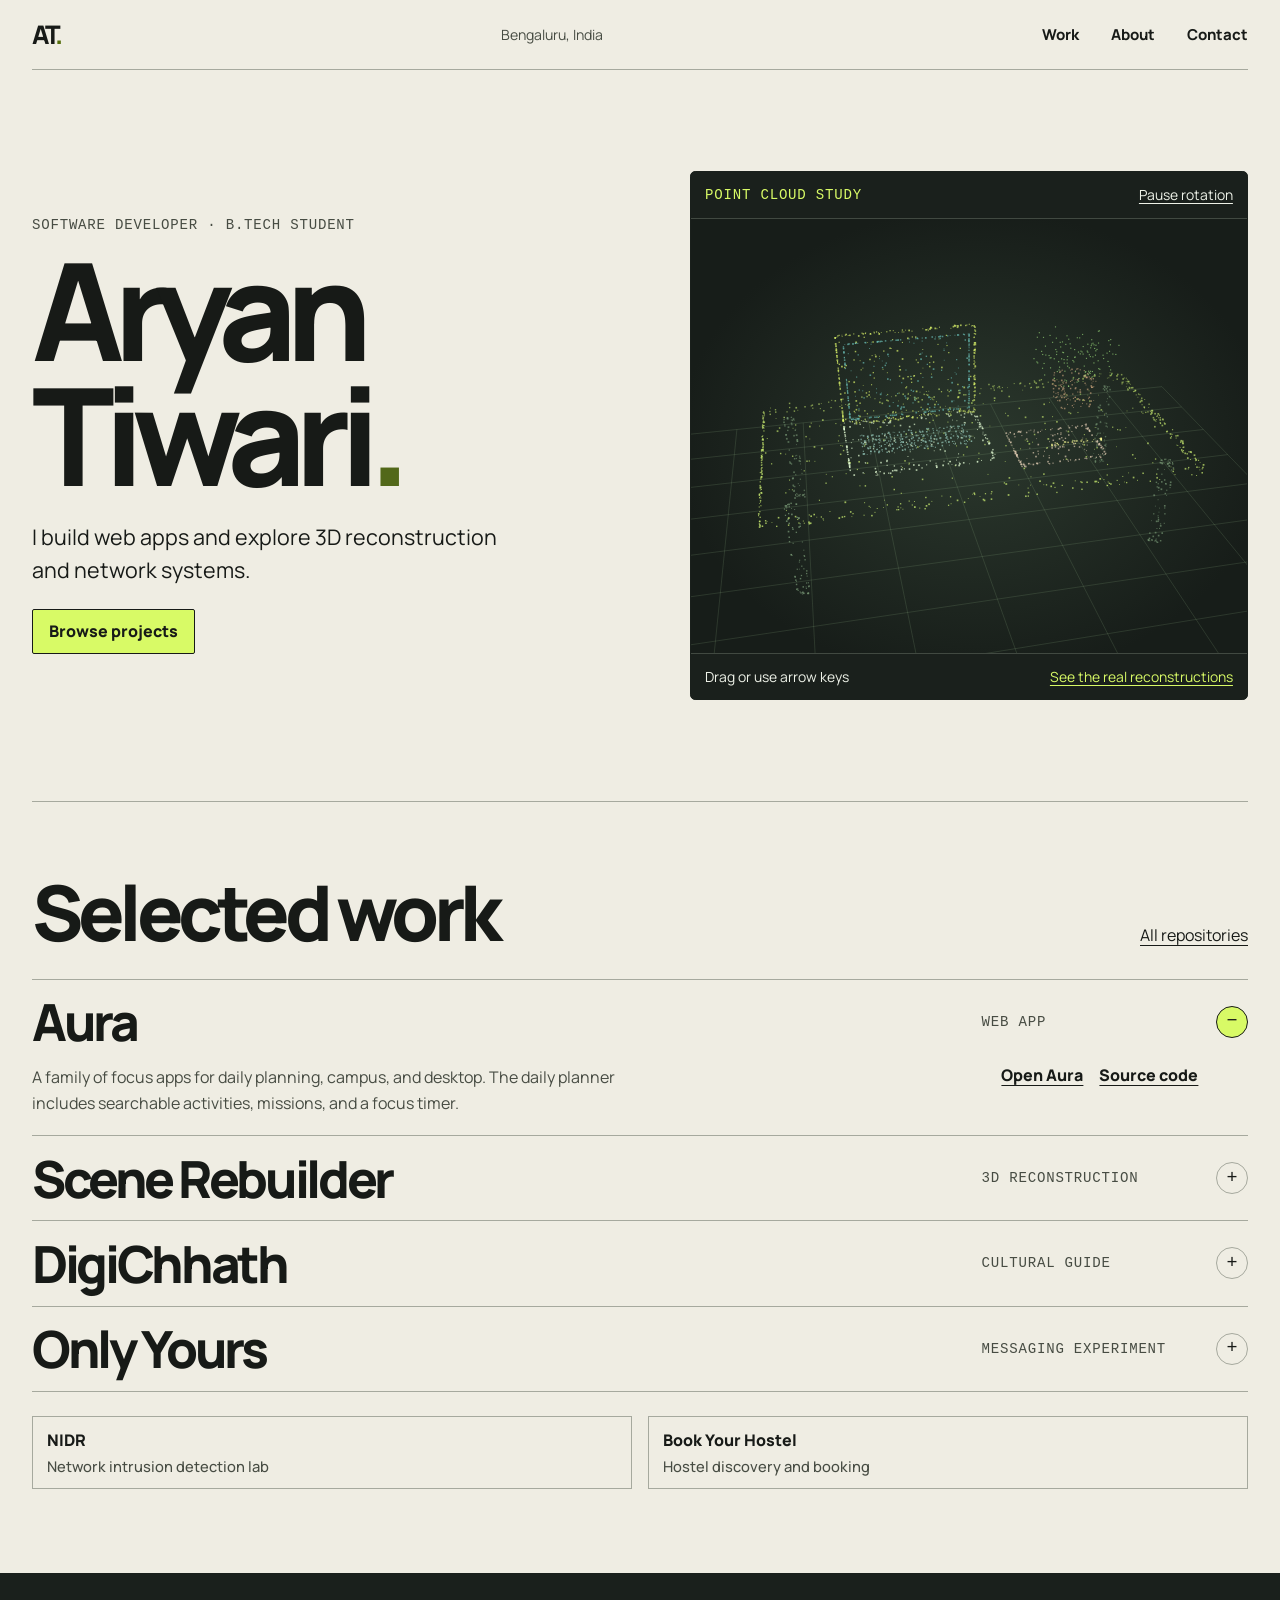
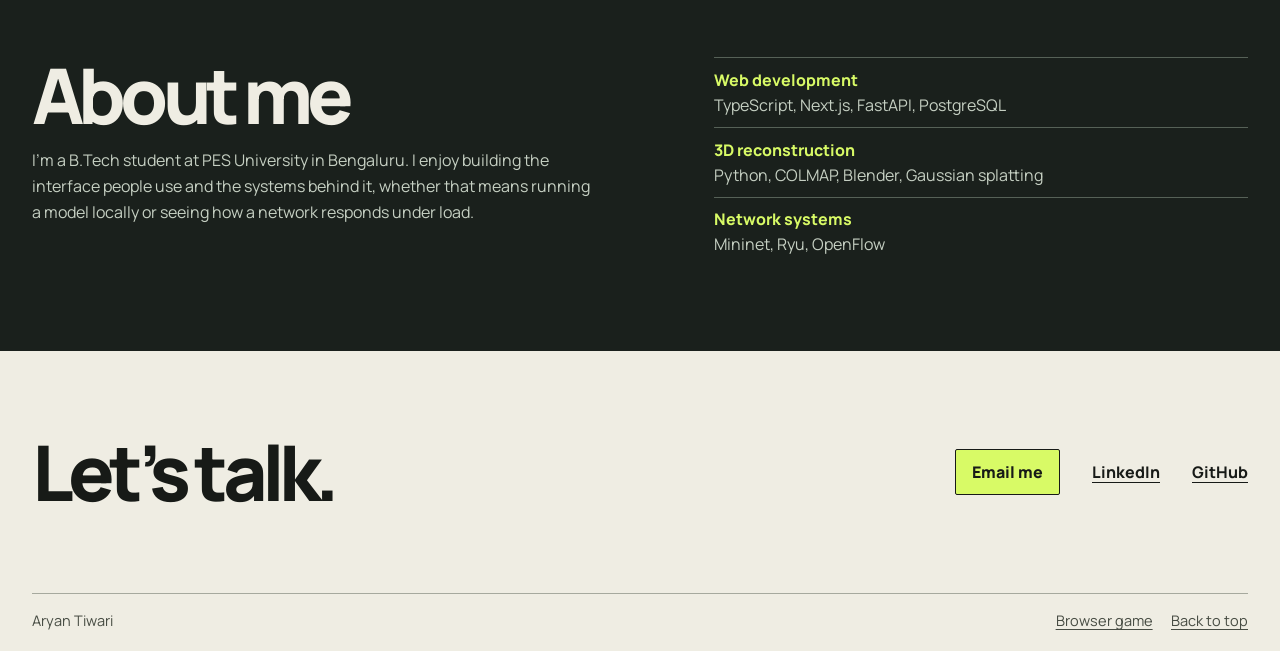
==== index.html @ cba901b6 "Rework portfolio around typography and interactive project index" ====
<!doctype html>
<html lang="en">
<head>
  <meta charset="utf-8">
  <meta name="viewport" content="width=device-width, initial-scale=1">
  <meta name="description" content="Aryan Tiwari’s portfolio of web apps, 3D reconstruction, and network systems.">
  <meta name="theme-color" content="#efede3">
  <title>Aryan Tiwari · Developer Portfolio</title>
  <link rel="stylesheet" href="styles.css">
  <script src="portfolio.js" defer></script>
</head>
<body id="top">
  <a class="skip" href="#main">Skip to content</a>
  <header class="shell topbar">
    <a class="identity" href="#top" aria-label="Aryan Tiwari, home">AT<span>.</span></a>
    <span class="location">Bengaluru, India</span>
    <nav aria-label="Main navigation"><a href="#work">Work</a><a href="#about">About</a><a href="#contact">Contact</a></nav>
  </header>
  <main id="main">
    <section class="shell hero" aria-labelledby="hero-title">
      <div class="hero-copy">
        <p class="meta">Software developer · B.Tech student</p>
        <h1 id="hero-title">Aryan<br>Tiwari<span>.</span></h1>
        <p class="intro">I build web apps and explore 3D reconstruction and network systems.</p>
        <a class="action" href="#work">Browse projects</a>
      </div>
      <figure class="model">
        <div class="model-bar"><span class="meta">Point cloud study</span><button id="motion" type="button" hidden>Pause rotation</button></div>
        <canvas id="desk-cloud" role="img" tabindex="0" aria-label="Interactive point cloud illustration of a desk with a laptop, notebook, and plant"></canvas>
        <figcaption class="model-bar"><span>Drag or use arrow keys</span><a href="https://aryansdream.github.io/scene-rebuilder/">See the real reconstructions</a></figcaption>
      </figure>
    </section>

    <section class="shell work" id="work" aria-labelledby="work-title">
      <div class="section-head"><h2 id="work-title">Selected work</h2><a href="https://github.com/aryansdream?tab=repositories">All repositories</a></div>
      <div class="project-index">
        <details name="projects" open>
          <summary><span class="project-title">Aura</span><span class="meta category">Web app</span><span class="toggle" aria-hidden="true"></span></summary>
          <div class="project-detail"><p>A family of focus apps for daily planning, campus, and desktop. The daily planner includes searchable activities, missions, and a focus timer.</p><div class="project-links"><a href="https://aura-day-tracker.vercel.app/">Open Aura</a><a href="https://github.com/aryansdream/Aura">Source code</a></div></div>
        </details>
        <details name="projects">
          <summary><span class="project-title">Scene Rebuilder</span><span class="meta category">3D reconstruction</span><span class="toggle" aria-hidden="true"></span></summary>
          <div class="project-detail"><p>A Windows app that reconstructs scenes from photos and video. I started with textured meshes and local object detection, then added GPU Gaussian splats to capture the whole scene.</p><div class="project-links"><a href="https://aryansdream.github.io/scene-rebuilder/">Explore both 3D scenes</a><a href="https://github.com/aryansdream/scene-rebuilder">Source code</a></div></div>
        </details>
        <details name="projects">
          <summary><span class="project-title">DigiChhath</span><span class="meta category">Cultural guide</span><span class="toggle" aria-hidden="true"></span></summary>
          <div class="project-detail"><p>A guide to the four days of Chhath Puja, with the rituals, preparations, and prayers in one place.</p><div class="project-links"><a href="https://digichhath.vercel.app/">Open DigiChhath</a></div></div>
        </details>
        <details name="projects">
          <summary><span class="project-title">Only Yours</span><span class="meta category">Messaging experiment</span><span class="toggle" aria-hidden="true"></span></summary>
          <div class="project-detail"><p>An experimental two-person messenger with a browser app and an Android host, media sharing, and voice and video calls.</p><div class="project-links"><a href="https://github.com/aryansdream/only-yours">Source code</a></div></div>
        </details>
      </div>
      <div class="more"><a href="https://github.com/aryansdream/NIDR">NIDR <span>Network intrusion detection lab</span></a><a href="https://github.com/aryansdream/BookYourHostel">Book Your Hostel <span>Hostel discovery and booking</span></a></div>
    </section>

    <section class="about" id="about" aria-labelledby="about-title">
      <div class="shell about-grid">
        <div><h2 id="about-title">About me</h2><p>I’m a B.Tech student at PES University in Bengaluru. I enjoy building the interface people use and the systems behind it, whether that means running a model locally or seeing how a network responds under load.</p></div>
        <dl><div><dt>Web development</dt><dd>TypeScript, Next.js, FastAPI, PostgreSQL</dd></div><div><dt>3D reconstruction</dt><dd>Python, COLMAP, Blender, Gaussian splatting</dd></div><div><dt>Network systems</dt><dd>Mininet, Ryu, OpenFlow</dd></div></dl>
      </div>
    </section>

    <section class="shell contact" id="contact" aria-labelledby="contact-title">
      <h2 id="contact-title">Let’s talk.</h2>
      <div class="contact-links"><a class="action" href="mailto:aryantiwari90605@gmail.com">Email me</a><a href="https://www.linkedin.com/in/aryan-tiwari-884906281/">LinkedIn</a><a href="https://github.com/aryansdream">GitHub</a></div>
    </section>
  </main>
  <footer class="shell footer"><span>Aryan Tiwari</span><div><a href="game.html">Browser game</a><a href="#top">Back to top</a></div></footer>
</body>
</html>
---- styles.css ----
@font-face {
  font-family: Manrope;
  src: url('assets/manrope.woff2') format('woff2');
  font-weight: 200 800;
  font-display: swap;
}

:root {
  --paper: #efede3;
  --ink: #171a17;
  --muted: #474c43;
  --line: #a6a99e;
  --accent: #d8fa66;
  --dark: #1a201c;
  --mono: ui-monospace, 'Cascadia Code', Consolas, monospace;
  font-family: Manrope, system-ui, sans-serif;
  color: var(--ink);
  background: var(--paper);
}
* { box-sizing: border-box; }
html { scroll-behavior: smooth; }
body, h1, h2, p, figure, dl, dd { margin: 0; }
a { color: inherit; text-underline-offset: .22em; }
a:hover { text-decoration-thickness: 2px; }
button { font: inherit; }
[hidden] { display: none !important; }
[id] { scroll-margin-top: 1.25rem; }
:focus-visible { outline: 2px solid currentColor; outline-offset: 4px; }
.shell { width: min(78rem, calc(100% - 4rem)); margin-inline: auto; }
.skip { position: fixed; top: .6rem; left: .6rem; transform: translateY(-180%); z-index: 5; padding: .7rem; background: var(--accent); }
.skip:focus { transform: none; }
.meta { font-family: var(--mono); font-size: .88rem; letter-spacing: .055em; text-transform: uppercase; }

.topbar { min-height: 4.4rem; display: flex; align-items: center; justify-content: space-between; gap: 1rem; border-bottom: 1px solid var(--line); }
.identity { font-size: 1.6rem; font-weight: 800; letter-spacing: -.09em; text-decoration: none; }
.identity span { color: #556e0b; }
.location { color: var(--muted); font-size: .88rem; }
nav, .contact-links { display: flex; align-items: center; flex-wrap: wrap; gap: clamp(.78rem, 3vw, 2rem); }
nav a { font-size: .94rem; font-weight: 750; text-decoration: none; }
nav a:hover { text-decoration: underline; }

.hero { min-height: 37rem; display: grid; grid-template-columns: minmax(0, 1fr) minmax(0, .96fr); align-items: center; column-gap: clamp(2rem, 6vw, 5rem); padding-block: clamp(2.8rem, 8vw, 6.3rem); }
.hero .meta { color: var(--muted); }
.hero h1 { font-size: clamp(5.4rem, 10.6vw, 10.1rem); font-weight: 800; letter-spacing: -.083em; line-height: .92; margin: .85rem 0 1.45rem; }
.hero h1 span { color: #526819; }
.intro { max-width: 30rem; font-size: clamp(1.05rem, 2vw, 1.34rem); line-height: 1.55; margin-bottom: 1.4rem; }
.action { display: inline-block; border: 1px solid var(--ink); border-radius: 2px; background: var(--accent); padding: .68rem 1rem; font-weight: 800; text-decoration: none; }
.action:hover { background: var(--ink); color: var(--paper); }

.model { min-width: 0; color: #eef2e8; background: var(--dark); border: 1px solid var(--dark); border-radius: .32rem; overflow: hidden; }
.model-bar { display: flex; justify-content: space-between; align-items: center; flex-wrap: wrap; gap: .5rem 1rem; min-height: 2.9rem; padding: .65rem .88rem; font-size: .87rem; }
.model-bar .meta, .model-bar a { color: var(--accent); }
.model-bar button { padding: 0; border: 0; background: transparent; color: inherit; cursor: pointer; text-decoration: underline; text-underline-offset: .22em; }
.model-bar:first-child { border-bottom: 1px solid #414941; }
.model-bar:last-child { border-top: 1px solid #414941; }
canvas { display: block; width: 100%; aspect-ratio: 1.28; background: radial-gradient(ellipse at 51% 52%, #2b382d, #171d19 74%); touch-action: pan-y; cursor: grab; }
canvas:active { cursor: grabbing; }

.work { padding-block: clamp(2rem, 6vw, 4.5rem) clamp(2.5rem, 7vw, 5.2rem); border-top: 1px solid var(--line); }
.section-head { display: flex; align-items: baseline; justify-content: space-between; flex-wrap: wrap; gap: .8rem; margin-bottom: 1.8rem; }
h2 { font-size: clamp(2.6rem, 6vw, 5.35rem); line-height: .99; letter-spacing: -.075em; font-weight: 800; }
.project-index details { border-top: 1px solid var(--line); }
.project-index details:last-child { border-bottom: 1px solid var(--line); }
.project-index summary { display: grid; grid-template-columns: minmax(0, 1fr) 13.5rem 2rem; align-items: center; gap: 1.15rem; padding: .9rem 0; cursor: pointer; list-style: none; }
summary::-webkit-details-marker { display: none; }
.project-title { font-size: clamp(1.72rem, 4vw, 3.4rem); font-weight: 800; letter-spacing: -.065em; line-height: 1.08; }
.category { color: var(--muted); }
.toggle { display: grid; place-items: center; width: 2rem; height: 2rem; border: 1px solid var(--line); border-radius: 50%; font: 1.15rem var(--mono); }
.toggle::before { content: '+'; }
details[open] .toggle, summary:hover .toggle { color: var(--ink); background: var(--accent); border-color: var(--ink); }
details[open] .toggle::before { content: '−'; }
.project-detail { display: grid; grid-template-columns: minmax(0, 38rem) auto; justify-content: space-between; gap: .65rem 1.25rem; padding: 0 3.1rem 1.2rem 0; }
.project-detail p, .about p { color: var(--muted); line-height: 1.63; }
.project-links { display: flex; justify-content: flex-end; align-items: start; gap: .55rem 1rem; flex-wrap: wrap; font-weight: 800; }
.more { display: grid; grid-template-columns: 1fr 1fr; gap: .8rem 1rem; margin-top: 1.5rem; }
.more a { display: grid; padding: .78rem .85rem; gap: .3rem; border: 1px solid var(--line); text-decoration: none; font-weight: 800; }
.more a:hover { border-color: var(--ink); }
.more span { font-weight: 500; color: var(--muted); font-size: .92rem; }

.about { background: var(--dark); color: var(--paper); }
.about-grid { display: grid; grid-template-columns: 1fr .9fr; gap: clamp(1.5rem, 7vw, 6rem); padding-block: clamp(2.6rem, 7vw, 5.3rem); }
.about p { color: #c5cfc2; margin-top: .85rem; max-width: 35rem; }
.about dl { align-self: center; }
.about dl div { padding: .67rem 0; border-top: 1px solid #566157; }
.about dt { color: var(--accent); font-weight: 750; }
.about dd { margin-top: .2rem; color: #c5cfc2; }
.contact { display: flex; justify-content: space-between; align-items: center; flex-wrap: wrap; gap: 1.25rem; padding-block: clamp(2.7rem, 7vw, 5.2rem); }
.contact-links { font-weight: 750; }
.footer { display: flex; gap: .5rem 1rem; justify-content: space-between; flex-wrap: wrap; padding: 1rem 0 1.3rem; border-top: 1px solid var(--line); color: var(--muted); font-size: .91rem; }
.footer div { display: flex; flex-wrap: wrap; gap: .65rem 1.15rem; }

@media (max-width: 56rem) {
  .shell { width: calc(100% - 3rem); }
  .hero { column-gap: 1.75rem; min-height: auto; }
  .hero h1 { font-size: clamp(4.6rem, 11vw, 7rem); }
  .project-detail { grid-template-columns: 1fr; }
  .project-links { justify-content: flex-start; }
}
@media (max-width: 43rem) {
  .shell { width: calc(100% - 2rem); }
  .location { display: none; }
  .hero, .about-grid { grid-template-columns: 1fr; row-gap: 2rem; }
  .hero h1 { font-size: clamp(4.8rem, 16vw, 7rem); }
  .model { width: 100%; }
  .project-index summary { grid-template-columns: minmax(0, 1fr) 2rem; gap: .35rem .6rem; }
  .category { grid-area: 2/1; }
  .toggle { grid-area: 1/2 / span 2; }
  .project-detail { padding-right: .3rem; }
  .more { grid-template-columns: 1fr; }
}
@media (prefers-reduced-motion: reduce) { html { scroll-behavior: auto; } }
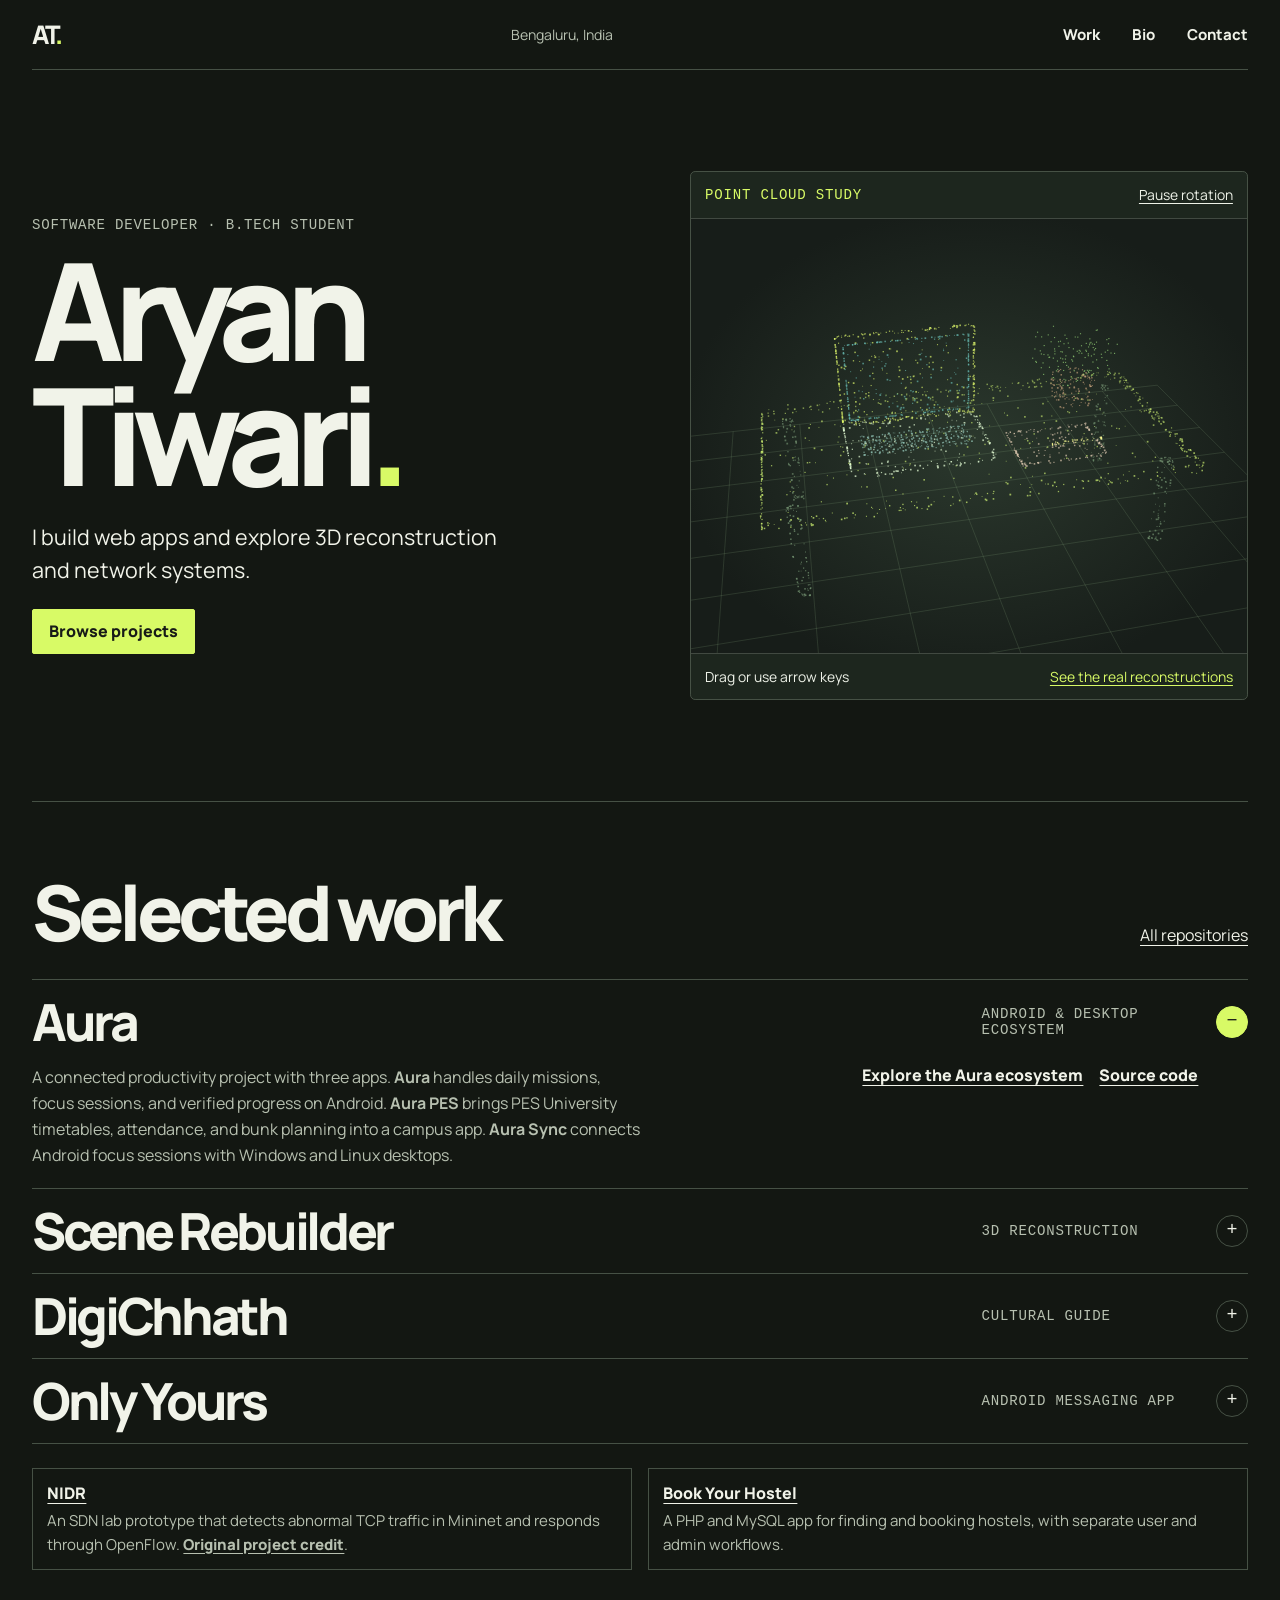
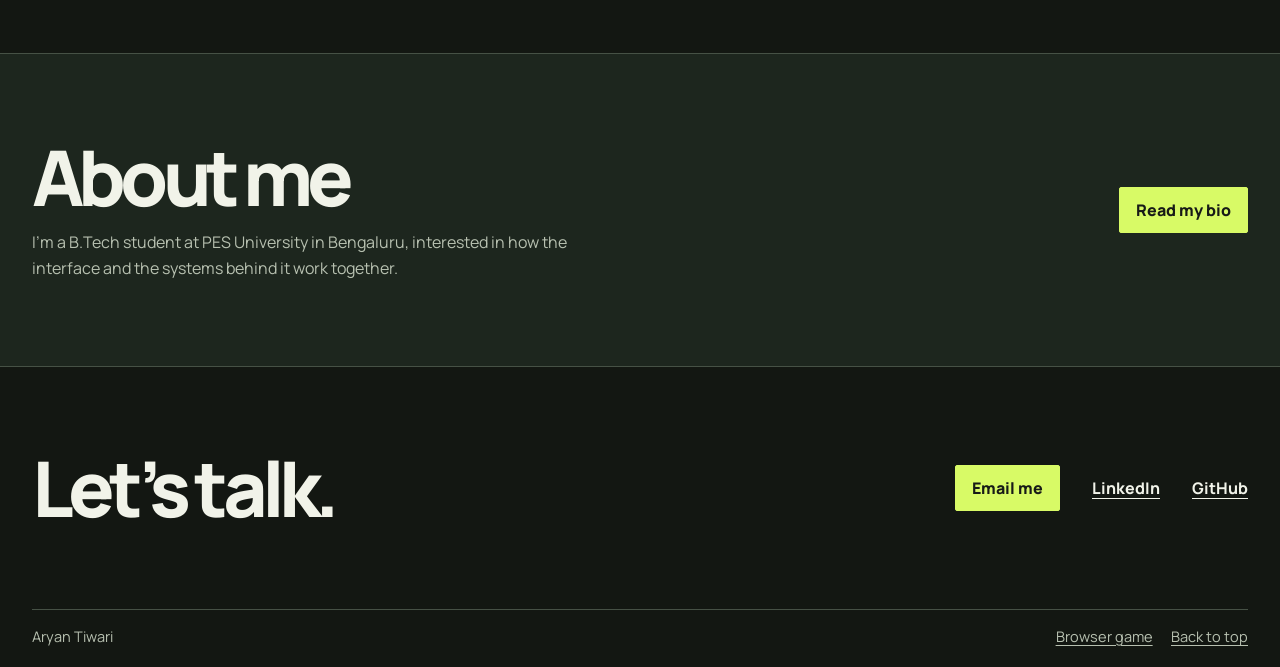
==== commit 2f58a1c7: "Add dark default, Bio page, and verified project details" ====
--- a/index.html
+++ b/index.html
@@ -4,8 +4,9 @@
   <meta charset="utf-8">
   <meta name="viewport" content="width=device-width, initial-scale=1">
   <meta name="description" content="Aryan Tiwari’s portfolio of web apps, 3D reconstruction, and network systems.">
-  <meta name="theme-color" content="#efede3">
+  <meta name="theme-color" content="#131712">
   <title>Aryan Tiwari · Developer Portfolio</title>
+  <script src="theme.js"></script>
   <link rel="stylesheet" href="styles.css">
   <script src="portfolio.js" defer></script>
 </head>
@@ -14,7 +15,7 @@
   <header class="shell topbar">
     <a class="identity" href="#top" aria-label="Aryan Tiwari, home">AT<span>.</span></a>
     <span class="location">Bengaluru, India</span>
-    <nav aria-label="Main navigation"><a href="#work">Work</a><a href="#about">About</a><a href="#contact">Contact</a></nav>
+    <nav aria-label="Main navigation"><a href="#work">Work</a><a href="bio.html">Bio</a><a href="#contact">Contact</a></nav>
   </header>
   <main id="main">
     <section class="shell hero" aria-labelledby="hero-title">
@@ -35,29 +36,29 @@
       <div class="section-head"><h2 id="work-title">Selected work</h2><a href="https://github.com/aryansdream?tab=repositories">All repositories</a></div>
       <div class="project-index">
         <details name="projects" open>
-          <summary><span class="project-title">Aura</span><span class="meta category">Web app</span><span class="toggle" aria-hidden="true"></span></summary>
-          <div class="project-detail"><p>A family of focus apps for daily planning, campus, and desktop. The daily planner includes searchable activities, missions, and a focus timer.</p><div class="project-links"><a href="https://aura-day-tracker.vercel.app/">Open Aura</a><a href="https://github.com/aryansdream/Aura">Source code</a></div></div>
+          <summary><span class="project-title">Aura</span><span class="meta category">Android &amp; desktop ecosystem</span><span class="toggle" aria-hidden="true"></span></summary>
+          <div class="project-detail"><div><p>A connected productivity project with three apps. <strong>Aura</strong> handles daily missions, focus sessions, and verified progress on Android. <strong>Aura PES</strong> brings PES University timetables, attendance, and bunk planning into a campus app. <strong>Aura Sync</strong> connects Android focus sessions with Windows and Linux desktops.</p></div><div class="project-links"><a href="https://aura-day-tracker.vercel.app/">Explore the Aura ecosystem</a><a href="https://github.com/aryansdream/Aura">Source code</a></div></div>
         </details>
         <details name="projects">
           <summary><span class="project-title">Scene Rebuilder</span><span class="meta category">3D reconstruction</span><span class="toggle" aria-hidden="true"></span></summary>
-          <div class="project-detail"><p>A Windows app that reconstructs scenes from photos and video. I started with textured meshes and local object detection, then added GPU Gaussian splats to capture the whole scene.</p><div class="project-links"><a href="https://aryansdream.github.io/scene-rebuilder/">Explore both 3D scenes</a><a href="https://github.com/aryansdream/scene-rebuilder">Source code</a></div></div>
+          <div class="project-detail"><div><p>A local Windows app that reconstructs scenes from photos, video, or both. I started with textured meshes and YOLOX object detection, then used COLMAP and Brush to train Gaussian splats on the GPU.</p><p class="project-note">The gallery compares a real desk capture with a synthetic one. Both include interactive viewers, input photos, and model downloads.</p></div><div class="project-links"><a href="https://aryansdream.github.io/scene-rebuilder/">Explore both 3D scenes</a><a href="https://github.com/aryansdream/scene-rebuilder">Source code</a></div></div>
         </details>
         <details name="projects">
           <summary><span class="project-title">DigiChhath</span><span class="meta category">Cultural guide</span><span class="toggle" aria-hidden="true"></span></summary>
-          <div class="project-detail"><p>A guide to the four days of Chhath Puja, with the rituals, preparations, and prayers in one place.</p><div class="project-links"><a href="https://digichhath.vercel.app/">Open DigiChhath</a></div></div>
+          <div class="project-detail"><p>An English and Hindi guide to the four days of Chhath Puja, from Nahay-Khay to Usha Arghya. It brings together the ritual timeline, offering preparations, and a prayer wall.</p><div class="project-links"><a href="https://digichhath.vercel.app/">Open DigiChhath</a></div></div>
         </details>
         <details name="projects">
-          <summary><span class="project-title">Only Yours</span><span class="meta category">Messaging experiment</span><span class="toggle" aria-hidden="true"></span></summary>
-          <div class="project-detail"><p>An experimental two-person messenger with a browser app and an Android host, media sharing, and voice and video calls.</p><div class="project-links"><a href="https://github.com/aryansdream/only-yours">Source code</a></div></div>
+          <summary><span class="project-title">Only Yours</span><span class="meta category">Android messaging app</span><span class="toggle" aria-hidden="true"></span></summary>
+          <div class="project-detail"><p>An experimental Android app for two-person messaging. Pairing codes connect two phones for text, media, and voice or video calls. It includes local message history and device backups, and uses WebRTC for direct messages with an offline relay when a phone is unavailable.</p><div class="project-links"><a href="https://github.com/aryansdream/only-yours">Android source and setup</a></div></div>
         </details>
       </div>
-      <div class="more"><a href="https://github.com/aryansdream/NIDR">NIDR <span>Network intrusion detection lab</span></a><a href="https://github.com/aryansdream/BookYourHostel">Book Your Hostel <span>Hostel discovery and booking</span></a></div>
+      <div class="more"><div><a href="https://github.com/aryansdream/NIDR">NIDR</a><p>An SDN lab prototype that detects abnormal TCP traffic in Mininet and responds through OpenFlow. <a href="https://github.com/Rishon-P/Network-Intrusion-Detection-and-Response">Original project credit</a>.</p></div><div><a href="https://github.com/aryansdream/BookYourHostel">Book Your Hostel</a><p>A PHP and MySQL app for finding and booking hostels, with separate user and admin workflows.</p></div></div>
     </section>
 
     <section class="about" id="about" aria-labelledby="about-title">
-      <div class="shell about-grid">
-        <div><h2 id="about-title">About me</h2><p>I’m a B.Tech student at PES University in Bengaluru. I enjoy building the interface people use and the systems behind it, whether that means running a model locally or seeing how a network responds under load.</p></div>
-        <dl><div><dt>Web development</dt><dd>TypeScript, Next.js, FastAPI, PostgreSQL</dd></div><div><dt>3D reconstruction</dt><dd>Python, COLMAP, Blender, Gaussian splatting</dd></div><div><dt>Network systems</dt><dd>Mininet, Ryu, OpenFlow</dd></div></dl>
+      <div class="shell about-teaser">
+        <div><h2 id="about-title">About me</h2><p>I’m a B.Tech student at PES University in Bengaluru, interested in how the interface and the systems behind it work together.</p></div>
+        <a class="action" href="bio.html">Read my bio</a>
       </div>
     </section>
 
--- a/styles.css
+++ b/styles.css
@@ -6,16 +6,28 @@
 }
 
 :root {
+  color-scheme: dark;
+  --paper: #131712;
+  --ink: #f1f3e9;
+  --muted: #b7c0b0;
+  --line: #465145;
+  --accent: #d8fa66;
+  --dark: #1d261e;
+  --section: #1d261e;
+  --highlight: #d8fa66;
+  --mono: ui-monospace, 'Cascadia Code', Consolas, monospace;
+  font-family: Manrope, system-ui, sans-serif;
+  color: var(--ink);
+  background: var(--paper);
+}
+[data-theme="light"] {
+  color-scheme: light;
   --paper: #efede3;
   --ink: #171a17;
   --muted: #474c43;
   --line: #a6a99e;
-  --accent: #d8fa66;
-  --dark: #1a201c;
-  --mono: ui-monospace, 'Cascadia Code', Consolas, monospace;
-  font-family: Manrope, system-ui, sans-serif;
-  color: var(--ink);
-  background: var(--paper);
+  --section: #e3e8d9;
+  --highlight: #4c6113;
 }
 * { box-sizing: border-box; }
 html { scroll-behavior: smooth; }
@@ -27,27 +39,28 @@
 [id] { scroll-margin-top: 1.25rem; }
 :focus-visible { outline: 2px solid currentColor; outline-offset: 4px; }
 .shell { width: min(78rem, calc(100% - 4rem)); margin-inline: auto; }
-.skip { position: fixed; top: .6rem; left: .6rem; transform: translateY(-180%); z-index: 5; padding: .7rem; background: var(--accent); }
+.skip { position: fixed; top: .6rem; left: .6rem; transform: translateY(-180%); z-index: 5; padding: .7rem; background: var(--accent); color: #171a17; }
 .skip:focus { transform: none; }
 .meta { font-family: var(--mono); font-size: .88rem; letter-spacing: .055em; text-transform: uppercase; }
 
 .topbar { min-height: 4.4rem; display: flex; align-items: center; justify-content: space-between; gap: 1rem; border-bottom: 1px solid var(--line); }
 .identity { font-size: 1.6rem; font-weight: 800; letter-spacing: -.09em; text-decoration: none; }
-.identity span { color: #556e0b; }
+.identity span { color: var(--highlight); }
 .location { color: var(--muted); font-size: .88rem; }
 nav, .contact-links { display: flex; align-items: center; flex-wrap: wrap; gap: clamp(.78rem, 3vw, 2rem); }
 nav a { font-size: .94rem; font-weight: 750; text-decoration: none; }
-nav a:hover { text-decoration: underline; }
+nav a:hover, nav a[aria-current="page"] { text-decoration: underline; }
 
 .hero { min-height: 37rem; display: grid; grid-template-columns: minmax(0, 1fr) minmax(0, .96fr); align-items: center; column-gap: clamp(2rem, 6vw, 5rem); padding-block: clamp(2.8rem, 8vw, 6.3rem); }
 .hero .meta { color: var(--muted); }
 .hero h1 { font-size: clamp(5.4rem, 10.6vw, 10.1rem); font-weight: 800; letter-spacing: -.083em; line-height: .92; margin: .85rem 0 1.45rem; }
-.hero h1 span { color: #526819; }
+.hero h1 span { color: var(--highlight); }
 .intro { max-width: 30rem; font-size: clamp(1.05rem, 2vw, 1.34rem); line-height: 1.55; margin-bottom: 1.4rem; }
-.action { display: inline-block; border: 1px solid var(--ink); border-radius: 2px; background: var(--accent); padding: .68rem 1rem; font-weight: 800; text-decoration: none; }
-.action:hover { background: var(--ink); color: var(--paper); }
+.action { display: inline-block; border: 1px solid var(--accent); border-radius: 2px; background: var(--accent); color: #171a17; padding: .68rem 1rem; font-weight: 800; text-decoration: none; }
+.action:hover { background: #e6ff9a; }
+.action:focus-visible { outline-color: var(--highlight); }
 
-.model { min-width: 0; color: #eef2e8; background: var(--dark); border: 1px solid var(--dark); border-radius: .32rem; overflow: hidden; }
+.model { min-width: 0; color: #eef2e8; background: var(--dark); border: 1px solid var(--line); border-radius: .32rem; overflow: hidden; }
 .model-bar { display: flex; justify-content: space-between; align-items: center; flex-wrap: wrap; gap: .5rem 1rem; min-height: 2.9rem; padding: .65rem .88rem; font-size: .87rem; }
 .model-bar .meta, .model-bar a { color: var(--accent); }
 .model-bar button { padding: 0; border: 0; background: transparent; color: inherit; cursor: pointer; text-decoration: underline; text-underline-offset: .22em; }
@@ -67,27 +80,47 @@
 .category { color: var(--muted); }
 .toggle { display: grid; place-items: center; width: 2rem; height: 2rem; border: 1px solid var(--line); border-radius: 50%; font: 1.15rem var(--mono); }
 .toggle::before { content: '+'; }
-details[open] .toggle, summary:hover .toggle { color: var(--ink); background: var(--accent); border-color: var(--ink); }
+details[open] .toggle, summary:hover .toggle { color: #171a17; background: var(--accent); border-color: var(--accent); }
 details[open] .toggle::before { content: '−'; }
 .project-detail { display: grid; grid-template-columns: minmax(0, 38rem) auto; justify-content: space-between; gap: .65rem 1.25rem; padding: 0 3.1rem 1.2rem 0; }
 .project-detail p, .about p { color: var(--muted); line-height: 1.63; }
+.project-detail .project-note { margin-top: .6rem; }
 .project-links { display: flex; justify-content: flex-end; align-items: start; gap: .55rem 1rem; flex-wrap: wrap; font-weight: 800; }
 .more { display: grid; grid-template-columns: 1fr 1fr; gap: .8rem 1rem; margin-top: 1.5rem; }
-.more a { display: grid; padding: .78rem .85rem; gap: .3rem; border: 1px solid var(--line); text-decoration: none; font-weight: 800; }
-.more a:hover { border-color: var(--ink); }
-.more span { font-weight: 500; color: var(--muted); font-size: .92rem; }
+.more > div { padding: .82rem .9rem; border: 1px solid var(--line); }
+.more a { font-weight: 800; }
+.more p { margin-top: .35rem; color: var(--muted); font-size: .94rem; line-height: 1.55; }
 
-.about { background: var(--dark); color: var(--paper); }
-.about-grid { display: grid; grid-template-columns: 1fr .9fr; gap: clamp(1.5rem, 7vw, 6rem); padding-block: clamp(2.6rem, 7vw, 5.3rem); }
-.about p { color: #c5cfc2; margin-top: .85rem; max-width: 35rem; }
-.about dl { align-self: center; }
-.about dl div { padding: .67rem 0; border-top: 1px solid #566157; }
-.about dt { color: var(--accent); font-weight: 750; }
-.about dd { margin-top: .2rem; color: #c5cfc2; }
+.about { background: var(--section); color: var(--ink); border-block: 1px solid var(--line); }
+.about-teaser { display: flex; align-items: center; justify-content: space-between; flex-wrap: wrap; gap: 1.5rem; padding-block: clamp(2.6rem, 7vw, 5.3rem); }
+.about p { color: var(--muted); margin-top: .85rem; max-width: 37rem; }
 .contact { display: flex; justify-content: space-between; align-items: center; flex-wrap: wrap; gap: 1.25rem; padding-block: clamp(2.7rem, 7vw, 5.2rem); }
 .contact-links { font-weight: 750; }
 .footer { display: flex; gap: .5rem 1rem; justify-content: space-between; flex-wrap: wrap; padding: 1rem 0 1.3rem; border-top: 1px solid var(--line); color: var(--muted); font-size: .91rem; }
 .footer div { display: flex; flex-wrap: wrap; gap: .65rem 1.15rem; }
+
+.bio { padding-block: clamp(2rem, 6vw, 4rem) clamp(2.8rem, 7vw, 5rem); }
+.bio-top { display: flex; align-items: baseline; justify-content: space-between; flex-wrap: wrap; gap: .8rem 1.3rem; margin-bottom: 1.45rem; }
+.bio-top h1 { font-size: clamp(2.6rem, 6vw, 4.65rem); line-height: 1; letter-spacing: -.075em; }
+.theme-picker { display: flex; align-items: center; gap: .25rem; padding: .25rem; border: 1px solid var(--line); border-radius: .3rem; }
+.theme-picker span { padding-inline: .45rem; font-size: .88rem; color: var(--muted); }
+.theme-picker button { padding: .4rem .65rem; border: 0; border-radius: .15rem; background: none; color: var(--ink); font-weight: 750; cursor: pointer; }
+.theme-picker button[aria-pressed="true"] { background: var(--accent); color: #171a17; }
+.theme-picker button:focus-visible { outline-offset: 0; }
+.bio-cover { position: relative; isolation: isolate; display: grid; grid-template-rows: auto minmax(0, 1fr) auto; min-height: clamp(19rem, 45vw, 34rem); padding: clamp(1rem, 3vw, 2.25rem); overflow: hidden; border: 1px solid var(--line); border-radius: .28rem; color: #f3f3e9; background: radial-gradient(ellipse at 55% 45%, #3b4038, #111411 70%); }
+.bio-cover::before { content: ''; position: absolute; z-index: -1; inset: 0; background: repeating-linear-gradient(90deg, transparent 0 calc(25% - 1px), #dbe5d224 calc(25% - 1px) 25%), radial-gradient(circle, #e7ebdf28 .7px, transparent .9px) 0 0 / 7px 7px; mask-image: linear-gradient(130deg, black, transparent 92%); }
+.bio-cover-top, .bio-cover figcaption { display: flex; flex-wrap: wrap; align-items: baseline; justify-content: space-between; gap: .45rem 1rem; }
+.bio-cover-top { color: #d0d7cc; font: .88rem var(--mono); }
+.bio-monogram { display: grid; place-items: center; font-size: clamp(8rem, 24vw, 20rem); line-height: .9; letter-spacing: -.17em; padding-right: .17em; font-weight: 800; color: #e3e7db; }
+.bio-cover figcaption strong { font-size: clamp(1.45rem, 4vw, 2.65rem); letter-spacing: -.05em; }
+.bio-cover figcaption span { color: #d0d7cc; }
+.bio-copy { display: grid; grid-template-columns: minmax(0, 1.3fr) minmax(0, .7fr); gap: clamp(1.5rem, 5vw, 4rem); padding-top: clamp(2.3rem, 6vw, 4rem); }
+.bio-copy h2 { font-size: clamp(2.35rem, 4.8vw, 4rem); }
+.bio-copy p { margin-top: .9rem; color: var(--muted); line-height: 1.7; }
+.bio-tools { align-self: center; }
+.bio-tools div { padding: .7rem 0; border-top: 1px solid var(--line); }
+.bio-tools dt { color: var(--highlight); font-weight: 750; }
+.bio-tools dd { margin-top: .2rem; color: var(--muted); }
 
 @media (max-width: 56rem) {
   .shell { width: calc(100% - 3rem); }
@@ -99,7 +132,7 @@
 @media (max-width: 43rem) {
   .shell { width: calc(100% - 2rem); }
   .location { display: none; }
-  .hero, .about-grid { grid-template-columns: 1fr; row-gap: 2rem; }
+  .hero, .bio-copy { grid-template-columns: 1fr; row-gap: 2rem; }
   .hero h1 { font-size: clamp(4.8rem, 16vw, 7rem); }
   .model { width: 100%; }
   .project-index summary { grid-template-columns: minmax(0, 1fr) 2rem; gap: .35rem .6rem; }
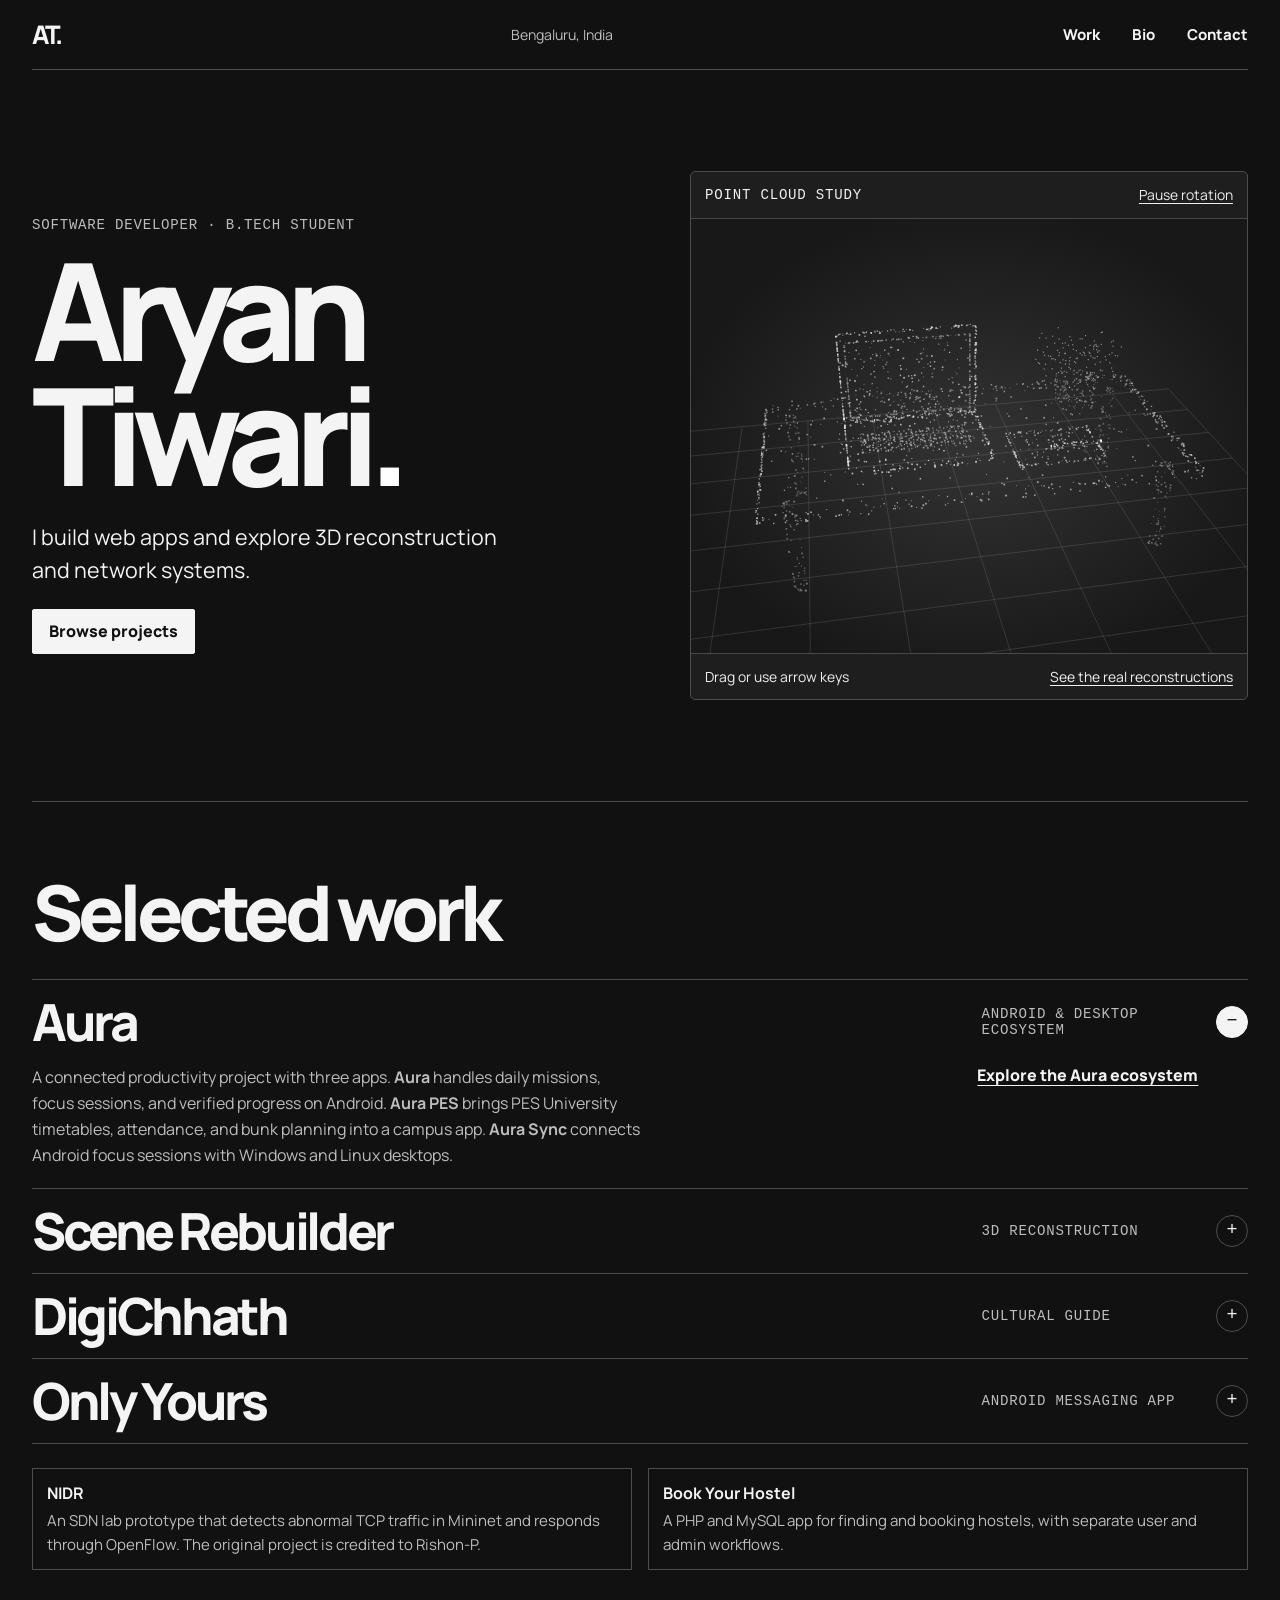
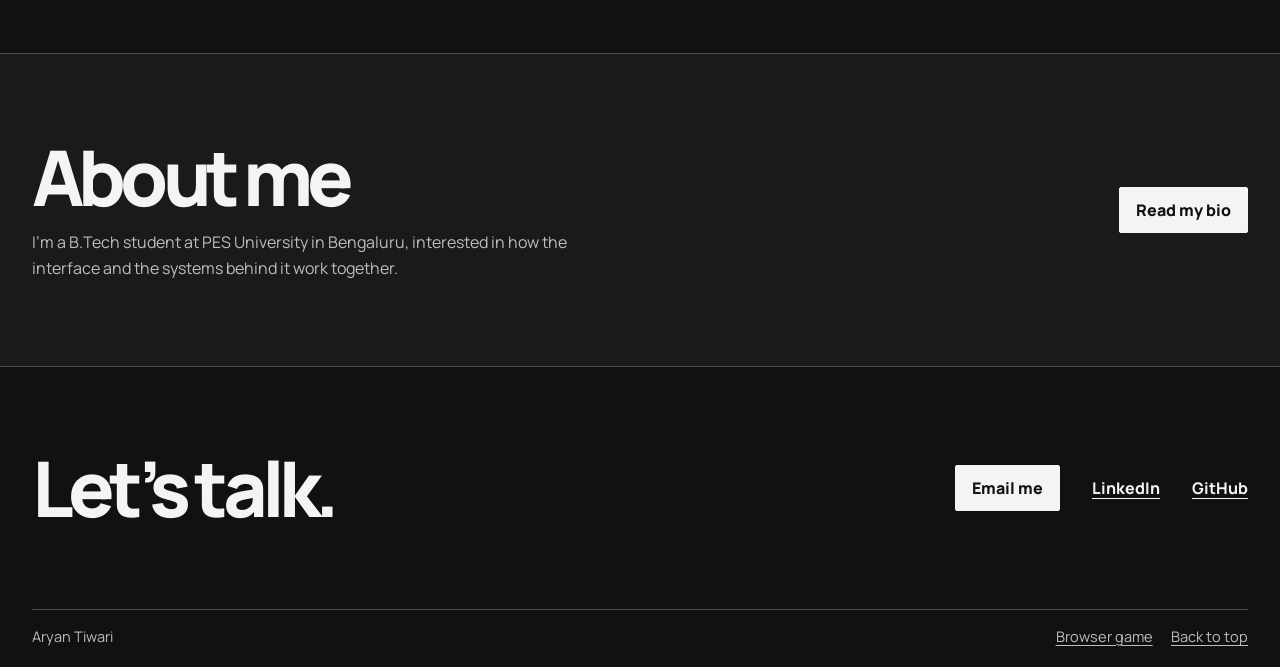
==== commit 600d89fb: "Introduce monochrome portfolio and photo-led Bio" ====
--- a/index.html
+++ b/index.html
@@ -4,7 +4,7 @@
   <meta charset="utf-8">
   <meta name="viewport" content="width=device-width, initial-scale=1">
   <meta name="description" content="Aryan Tiwari’s portfolio of web apps, 3D reconstruction, and network systems.">
-  <meta name="theme-color" content="#131712">
+  <meta name="theme-color" content="#111111">
   <title>Aryan Tiwari · Developer Portfolio</title>
   <script src="theme.js"></script>
   <link rel="stylesheet" href="styles.css">
@@ -33,15 +33,15 @@
     </section>
 
     <section class="shell work" id="work" aria-labelledby="work-title">
-      <div class="section-head"><h2 id="work-title">Selected work</h2><a href="https://github.com/aryansdream?tab=repositories">All repositories</a></div>
+      <div class="section-head"><h2 id="work-title">Selected work</h2></div>
       <div class="project-index">
         <details name="projects" open>
           <summary><span class="project-title">Aura</span><span class="meta category">Android &amp; desktop ecosystem</span><span class="toggle" aria-hidden="true"></span></summary>
-          <div class="project-detail"><div><p>A connected productivity project with three apps. <strong>Aura</strong> handles daily missions, focus sessions, and verified progress on Android. <strong>Aura PES</strong> brings PES University timetables, attendance, and bunk planning into a campus app. <strong>Aura Sync</strong> connects Android focus sessions with Windows and Linux desktops.</p></div><div class="project-links"><a href="https://aura-day-tracker.vercel.app/">Explore the Aura ecosystem</a><a href="https://github.com/aryansdream/Aura">Source code</a></div></div>
+          <div class="project-detail"><p>A connected productivity project with three apps. <strong>Aura</strong> handles daily missions, focus sessions, and verified progress on Android. <strong>Aura PES</strong> brings PES University timetables, attendance, and bunk planning into a campus app. <strong>Aura Sync</strong> connects Android focus sessions with Windows and Linux desktops.</p><div class="project-links"><a href="https://aura-day-tracker.vercel.app/">Explore the Aura ecosystem</a></div></div>
         </details>
         <details name="projects">
           <summary><span class="project-title">Scene Rebuilder</span><span class="meta category">3D reconstruction</span><span class="toggle" aria-hidden="true"></span></summary>
-          <div class="project-detail"><div><p>A local Windows app that reconstructs scenes from photos, video, or both. I started with textured meshes and YOLOX object detection, then used COLMAP and Brush to train Gaussian splats on the GPU.</p><p class="project-note">The gallery compares a real desk capture with a synthetic one. Both include interactive viewers, input photos, and model downloads.</p></div><div class="project-links"><a href="https://aryansdream.github.io/scene-rebuilder/">Explore both 3D scenes</a><a href="https://github.com/aryansdream/scene-rebuilder">Source code</a></div></div>
+          <div class="project-detail"><div><p>A local Windows app that reconstructs scenes from photos, video, or both. I started with textured meshes and YOLOX object detection, then used COLMAP and Brush to train Gaussian splats on the GPU.</p><p class="project-note">The gallery compares a real desk capture with a synthetic one. Both include interactive viewers, input photos, and model downloads.</p></div><div class="project-links"><a href="https://aryansdream.github.io/scene-rebuilder/">Explore both 3D scenes</a></div></div>
         </details>
         <details name="projects">
           <summary><span class="project-title">DigiChhath</span><span class="meta category">Cultural guide</span><span class="toggle" aria-hidden="true"></span></summary>
@@ -49,10 +49,10 @@
         </details>
         <details name="projects">
           <summary><span class="project-title">Only Yours</span><span class="meta category">Android messaging app</span><span class="toggle" aria-hidden="true"></span></summary>
-          <div class="project-detail"><p>An experimental Android app for two-person messaging. Pairing codes connect two phones for text, media, and voice or video calls. It includes local message history and device backups, and uses WebRTC for direct messages with an offline relay when a phone is unavailable.</p><div class="project-links"><a href="https://github.com/aryansdream/only-yours">Android source and setup</a></div></div>
+          <div class="project-detail"><p>An experimental Android app for two-person messaging. Pairing codes connect two phones for text, media, and voice or video calls. It includes local message history and device backups, with an offline relay when a phone is unavailable.</p><div class="project-links"><a href="https://only-yours-app-private.vercel.app/install">Only Yours for Android</a></div></div>
         </details>
       </div>
-      <div class="more"><div><a href="https://github.com/aryansdream/NIDR">NIDR</a><p>An SDN lab prototype that detects abnormal TCP traffic in Mininet and responds through OpenFlow. <a href="https://github.com/Rishon-P/Network-Intrusion-Detection-and-Response">Original project credit</a>.</p></div><div><a href="https://github.com/aryansdream/BookYourHostel">Book Your Hostel</a><p>A PHP and MySQL app for finding and booking hostels, with separate user and admin workflows.</p></div></div>
+      <div class="more"><div><strong>NIDR</strong><p>An SDN lab prototype that detects abnormal TCP traffic in Mininet and responds through OpenFlow. The original project is credited to Rishon-P.</p></div><div><strong>Book Your Hostel</strong><p>A PHP and MySQL app for finding and booking hostels, with separate user and admin workflows.</p></div></div>
     </section>
 
     <section class="about" id="about" aria-labelledby="about-title">
--- a/styles.css
+++ b/styles.css
@@ -7,14 +7,14 @@
 
 :root {
   color-scheme: dark;
-  --paper: #131712;
-  --ink: #f1f3e9;
-  --muted: #b7c0b0;
-  --line: #465145;
-  --accent: #d8fa66;
-  --dark: #1d261e;
-  --section: #1d261e;
-  --highlight: #d8fa66;
+  --paper: #111111;
+  --ink: #f4f4f4;
+  --muted: #bdbdbd;
+  --line: #4d4d4d;
+  --accent: #f1f1f1;
+  --dark: #1e1e1e;
+  --section: #1a1a1a;
+  --highlight: #ffffff;
   --mono: ui-monospace, 'Cascadia Code', Consolas, monospace;
   font-family: Manrope, system-ui, sans-serif;
   color: var(--ink);
@@ -22,12 +22,12 @@
 }
 [data-theme="light"] {
   color-scheme: light;
-  --paper: #efede3;
-  --ink: #171a17;
-  --muted: #474c43;
-  --line: #a6a99e;
-  --section: #e3e8d9;
-  --highlight: #4c6113;
+  --paper: #f5f5f5;
+  --ink: #141414;
+  --muted: #484848;
+  --line: #ababab;
+  --section: #e8e8e8;
+  --highlight: #141414;
 }
 * { box-sizing: border-box; }
 html { scroll-behavior: smooth; }
@@ -39,7 +39,7 @@
 [id] { scroll-margin-top: 1.25rem; }
 :focus-visible { outline: 2px solid currentColor; outline-offset: 4px; }
 .shell { width: min(78rem, calc(100% - 4rem)); margin-inline: auto; }
-.skip { position: fixed; top: .6rem; left: .6rem; transform: translateY(-180%); z-index: 5; padding: .7rem; background: var(--accent); color: #171a17; }
+.skip { position: fixed; top: .6rem; left: .6rem; transform: translateY(-180%); z-index: 5; padding: .7rem; background: var(--accent); color: #151515; }
 .skip:focus { transform: none; }
 .meta { font-family: var(--mono); font-size: .88rem; letter-spacing: .055em; text-transform: uppercase; }
 
@@ -56,17 +56,17 @@
 .hero h1 { font-size: clamp(5.4rem, 10.6vw, 10.1rem); font-weight: 800; letter-spacing: -.083em; line-height: .92; margin: .85rem 0 1.45rem; }
 .hero h1 span { color: var(--highlight); }
 .intro { max-width: 30rem; font-size: clamp(1.05rem, 2vw, 1.34rem); line-height: 1.55; margin-bottom: 1.4rem; }
-.action { display: inline-block; border: 1px solid var(--accent); border-radius: 2px; background: var(--accent); color: #171a17; padding: .68rem 1rem; font-weight: 800; text-decoration: none; }
-.action:hover { background: #e6ff9a; }
+.action { display: inline-block; border: 1px solid var(--ink); border-radius: 2px; background: var(--ink); color: var(--paper); padding: .68rem 1rem; font-weight: 800; text-decoration: none; }
+.action:hover { background: var(--paper); color: var(--ink); }
 .action:focus-visible { outline-color: var(--highlight); }
 
-.model { min-width: 0; color: #eef2e8; background: var(--dark); border: 1px solid var(--line); border-radius: .32rem; overflow: hidden; }
+.model { min-width: 0; color: #eeeeee; background: var(--dark); border: 1px solid var(--line); border-radius: .32rem; overflow: hidden; }
 .model-bar { display: flex; justify-content: space-between; align-items: center; flex-wrap: wrap; gap: .5rem 1rem; min-height: 2.9rem; padding: .65rem .88rem; font-size: .87rem; }
 .model-bar .meta, .model-bar a { color: var(--accent); }
 .model-bar button { padding: 0; border: 0; background: transparent; color: inherit; cursor: pointer; text-decoration: underline; text-underline-offset: .22em; }
-.model-bar:first-child { border-bottom: 1px solid #414941; }
-.model-bar:last-child { border-top: 1px solid #414941; }
-canvas { display: block; width: 100%; aspect-ratio: 1.28; background: radial-gradient(ellipse at 51% 52%, #2b382d, #171d19 74%); touch-action: pan-y; cursor: grab; }
+.model-bar:first-child { border-bottom: 1px solid #484848; }
+.model-bar:last-child { border-top: 1px solid #484848; }
+canvas { display: block; width: 100%; aspect-ratio: 1.28; background: radial-gradient(ellipse at 51% 52%, #333333, #181818 74%); touch-action: pan-y; cursor: grab; }
 canvas:active { cursor: grabbing; }
 
 .work { padding-block: clamp(2rem, 6vw, 4.5rem) clamp(2.5rem, 7vw, 5.2rem); border-top: 1px solid var(--line); }
@@ -80,7 +80,7 @@
 .category { color: var(--muted); }
 .toggle { display: grid; place-items: center; width: 2rem; height: 2rem; border: 1px solid var(--line); border-radius: 50%; font: 1.15rem var(--mono); }
 .toggle::before { content: '+'; }
-details[open] .toggle, summary:hover .toggle { color: #171a17; background: var(--accent); border-color: var(--accent); }
+details[open] .toggle, summary:hover .toggle { color: var(--paper); background: var(--ink); border-color: var(--ink); }
 details[open] .toggle::before { content: '−'; }
 .project-detail { display: grid; grid-template-columns: minmax(0, 38rem) auto; justify-content: space-between; gap: .65rem 1.25rem; padding: 0 3.1rem 1.2rem 0; }
 .project-detail p, .about p { color: var(--muted); line-height: 1.63; }
@@ -88,7 +88,6 @@
 .project-links { display: flex; justify-content: flex-end; align-items: start; gap: .55rem 1rem; flex-wrap: wrap; font-weight: 800; }
 .more { display: grid; grid-template-columns: 1fr 1fr; gap: .8rem 1rem; margin-top: 1.5rem; }
 .more > div { padding: .82rem .9rem; border: 1px solid var(--line); }
-.more a { font-weight: 800; }
 .more p { margin-top: .35rem; color: var(--muted); font-size: .94rem; line-height: 1.55; }
 
 .about { background: var(--section); color: var(--ink); border-block: 1px solid var(--line); }
@@ -105,15 +104,15 @@
 .theme-picker { display: flex; align-items: center; gap: .25rem; padding: .25rem; border: 1px solid var(--line); border-radius: .3rem; }
 .theme-picker span { padding-inline: .45rem; font-size: .88rem; color: var(--muted); }
 .theme-picker button { padding: .4rem .65rem; border: 0; border-radius: .15rem; background: none; color: var(--ink); font-weight: 750; cursor: pointer; }
-.theme-picker button[aria-pressed="true"] { background: var(--accent); color: #171a17; }
+.theme-picker button[aria-pressed="true"] { background: var(--ink); color: var(--paper); }
 .theme-picker button:focus-visible { outline-offset: 0; }
-.bio-cover { position: relative; isolation: isolate; display: grid; grid-template-rows: auto minmax(0, 1fr) auto; min-height: clamp(19rem, 45vw, 34rem); padding: clamp(1rem, 3vw, 2.25rem); overflow: hidden; border: 1px solid var(--line); border-radius: .28rem; color: #f3f3e9; background: radial-gradient(ellipse at 55% 45%, #3b4038, #111411 70%); }
-.bio-cover::before { content: ''; position: absolute; z-index: -1; inset: 0; background: repeating-linear-gradient(90deg, transparent 0 calc(25% - 1px), #dbe5d224 calc(25% - 1px) 25%), radial-gradient(circle, #e7ebdf28 .7px, transparent .9px) 0 0 / 7px 7px; mask-image: linear-gradient(130deg, black, transparent 92%); }
-.bio-cover-top, .bio-cover figcaption { display: flex; flex-wrap: wrap; align-items: baseline; justify-content: space-between; gap: .45rem 1rem; }
-.bio-cover-top { color: #d0d7cc; font: .88rem var(--mono); }
-.bio-monogram { display: grid; place-items: center; font-size: clamp(8rem, 24vw, 20rem); line-height: .9; letter-spacing: -.17em; padding-right: .17em; font-weight: 800; color: #e3e7db; }
-.bio-cover figcaption strong { font-size: clamp(1.45rem, 4vw, 2.65rem); letter-spacing: -.05em; }
-.bio-cover figcaption span { color: #d0d7cc; }
+.bio-cover { display: grid; grid-template-columns: minmax(0, .79fr) minmax(0, 1.21fr); align-items: stretch; overflow: hidden; border: 1px solid var(--line); border-radius: .28rem; color: #f3f3f3; background: #161616; }
+.bio-cover figcaption { display: flex; align-items: flex-start; flex-direction: column; justify-content: space-between; gap: 1rem; padding: clamp(1.25rem, 4vw, 3.15rem); background: radial-gradient(ellipse at 100% 60%, #2c2c2c, #161616 78%); }
+.bio-cover figcaption strong { font-size: clamp(3.2rem, 7.7vw, 7rem); font-weight: 800; line-height: .91; letter-spacing: -.09em; }
+.bio-cover figcaption span { color: #d2d2d2; }
+.bio-portrait { position: relative; aspect-ratio: 1.06; overflow: hidden; background: #333333; }
+.bio-portrait img { position: absolute; display: block; width: 120%; height: auto; max-width: none; top: -2%; left: -10%; filter: grayscale(1); }
+.bio-portrait::after { content: ''; position: absolute; inset: 0; background: linear-gradient(90deg, #0004, transparent 18%), linear-gradient(0deg, #0008, transparent 14%); pointer-events: none; }
 .bio-copy { display: grid; grid-template-columns: minmax(0, 1.3fr) minmax(0, .7fr); gap: clamp(1.5rem, 5vw, 4rem); padding-top: clamp(2.3rem, 6vw, 4rem); }
 .bio-copy h2 { font-size: clamp(2.35rem, 4.8vw, 4rem); }
 .bio-copy p { margin-top: .9rem; color: var(--muted); line-height: 1.7; }
@@ -140,5 +139,9 @@
   .toggle { grid-area: 1/2 / span 2; }
   .project-detail { padding-right: .3rem; }
   .more { grid-template-columns: 1fr; }
+  .bio-cover { grid-template-columns: 1fr; }
+  .bio-portrait { grid-row: 1; }
+  .bio-cover figcaption { gap: .65rem; }
+  .bio-cover figcaption br { display: none; }
 }
 @media (prefers-reduced-motion: reduce) { html { scroll-behavior: auto; } }
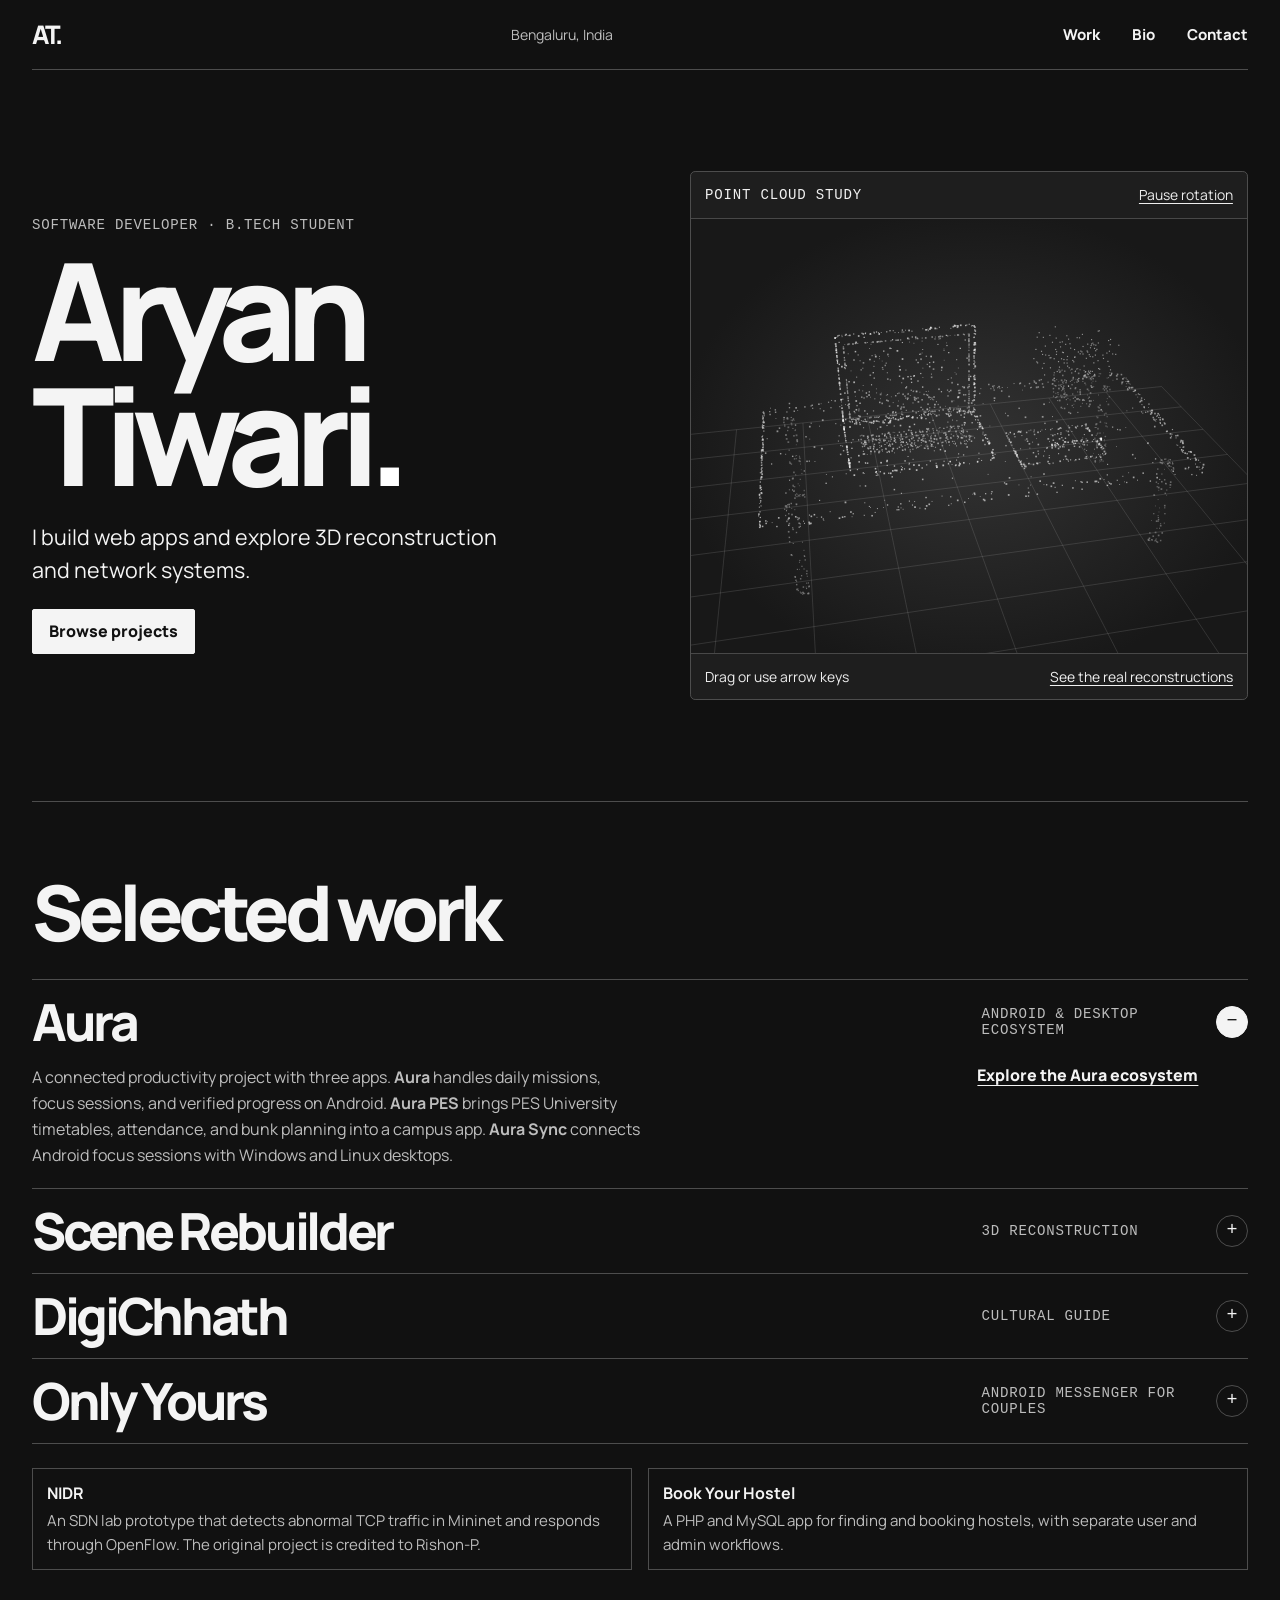
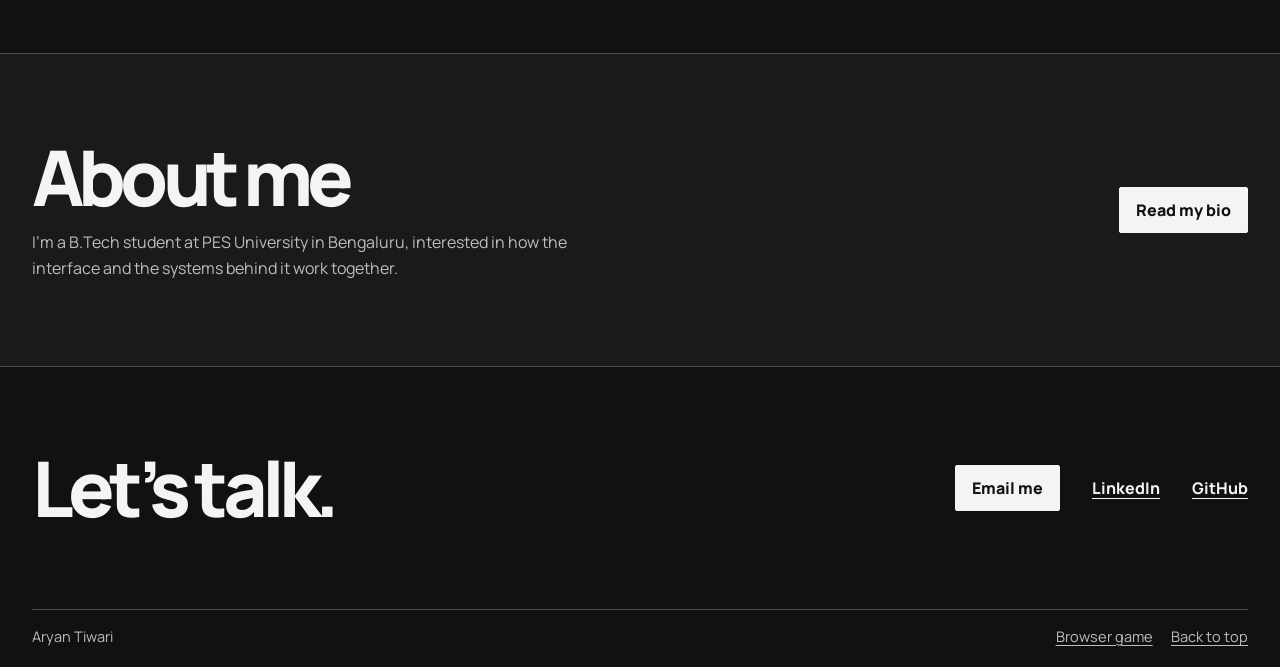
==== commit 8cd1c5a8: "Describe Only Yours as an Android messenger for couples" ====
--- a/index.html
+++ b/index.html
@@ -48,8 +48,8 @@
           <div class="project-detail"><p>An English and Hindi guide to the four days of Chhath Puja, from Nahay-Khay to Usha Arghya. It brings together the ritual timeline, offering preparations, and a prayer wall.</p><div class="project-links"><a href="https://digichhath.vercel.app/">Open DigiChhath</a></div></div>
         </details>
         <details name="projects">
-          <summary><span class="project-title">Only Yours</span><span class="meta category">Android messaging app</span><span class="toggle" aria-hidden="true"></span></summary>
-          <div class="project-detail"><p>An experimental Android app for two-person messaging. Pairing codes connect two phones for text, media, and voice or video calls. It includes local message history and device backups, with an offline relay when a phone is unavailable.</p><div class="project-links"><a href="https://only-yours-app-private.vercel.app/install">Only Yours for Android</a></div></div>
+          <summary><span class="project-title">Only Yours</span><span class="meta category">Android messenger for couples</span><span class="toggle" aria-hidden="true"></span></summary>
+          <div class="project-detail"><div><p>An Android messenger built for couples, with end-to-end encrypted messaging and direct WebRTC communication. An encrypted relay delivers messages if one partner is offline.</p><p class="project-note">Pairing codes, a password-protected vault, and view-once or disappearing messages give couples privacy controls. Reactions and playful animations make room for the fun parts of staying in touch.</p></div><div class="project-links"><a href="https://only-yours-app-private.vercel.app/install">Only Yours for Android</a></div></div>
         </details>
       </div>
       <div class="more"><div><strong>NIDR</strong><p>An SDN lab prototype that detects abnormal TCP traffic in Mininet and responds through OpenFlow. The original project is credited to Rishon-P.</p></div><div><strong>Book Your Hostel</strong><p>A PHP and MySQL app for finding and booking hostels, with separate user and admin workflows.</p></div></div>
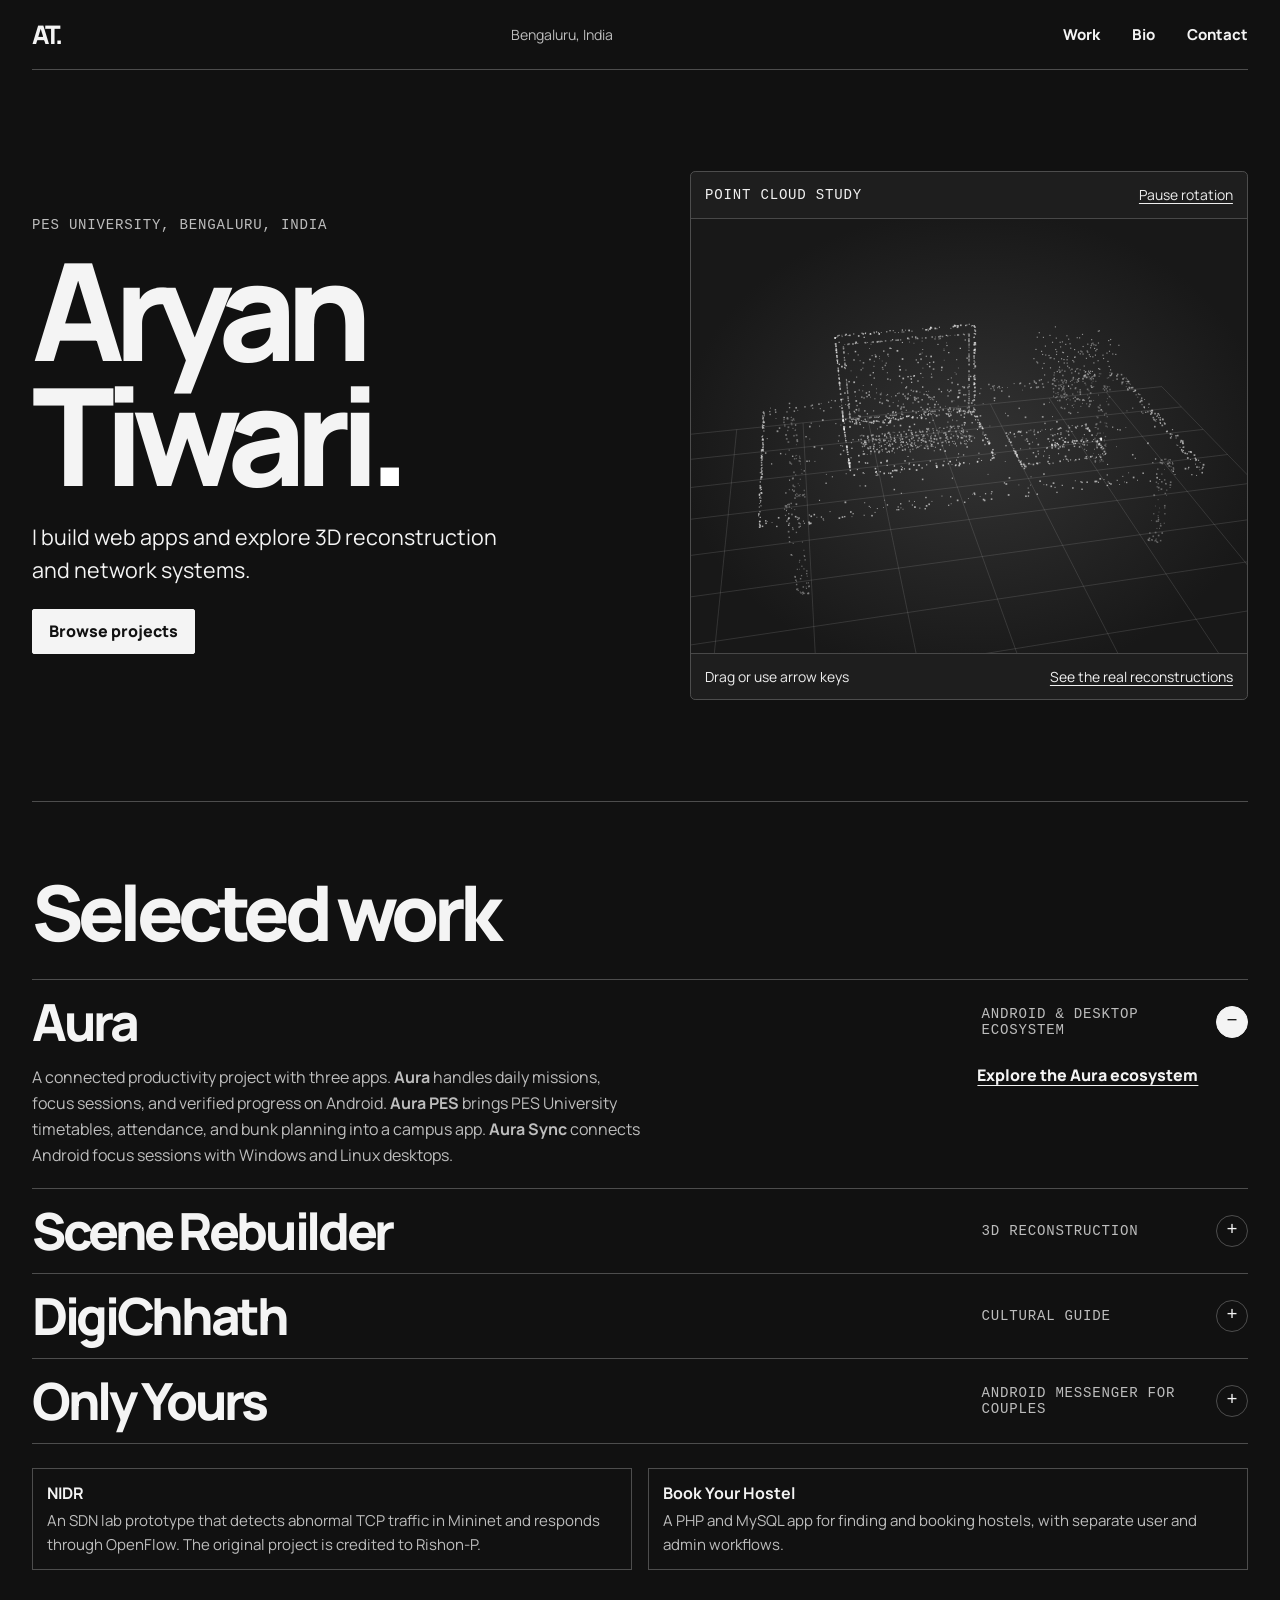
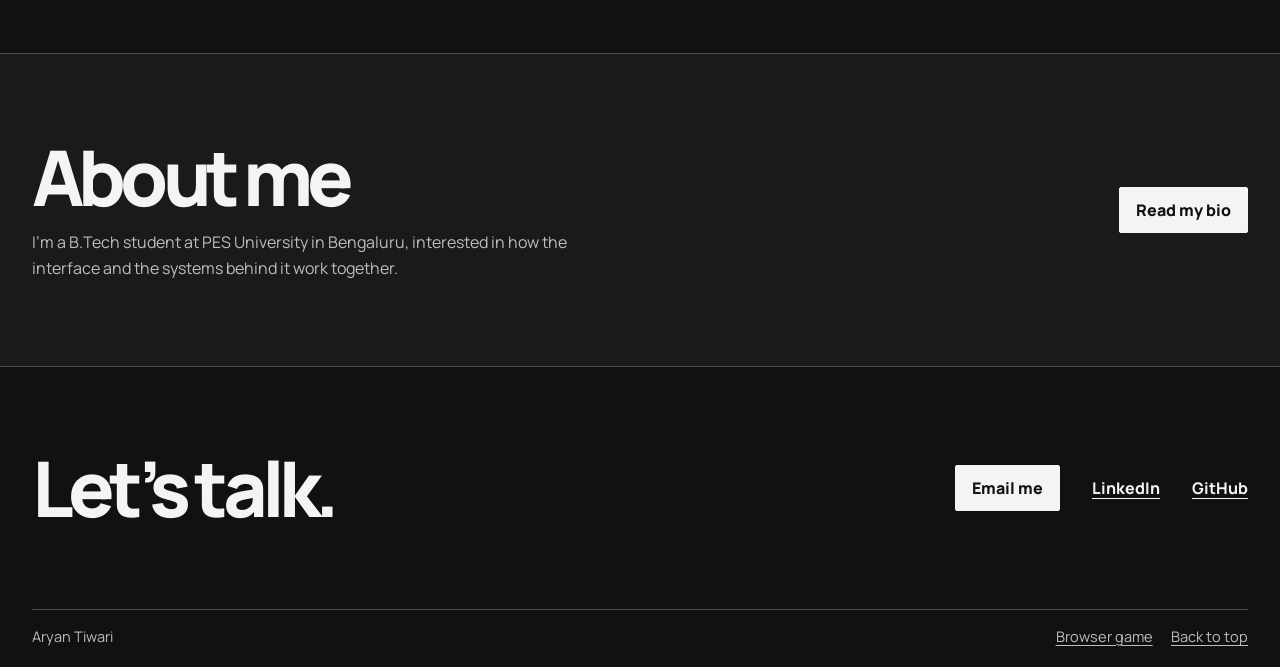
==== commit 4c8b3684: "Use PES University for the portfolio introduction" ====
--- a/index.html
+++ b/index.html
@@ -20,7 +20,7 @@
   <main id="main">
     <section class="shell hero" aria-labelledby="hero-title">
       <div class="hero-copy">
-        <p class="meta">Software developer · B.Tech student</p>
+        <p class="meta">PES University, Bengaluru, India</p>
         <h1 id="hero-title">Aryan<br>Tiwari<span>.</span></h1>
         <p class="intro">I build web apps and explore 3D reconstruction and network systems.</p>
         <a class="action" href="#work">Browse projects</a>
--- a/styles.css
+++ b/styles.css
@@ -98,21 +98,24 @@
 .footer { display: flex; gap: .5rem 1rem; justify-content: space-between; flex-wrap: wrap; padding: 1rem 0 1.3rem; border-top: 1px solid var(--line); color: var(--muted); font-size: .91rem; }
 .footer div { display: flex; flex-wrap: wrap; gap: .65rem 1.15rem; }
 
-.bio { padding-block: clamp(2rem, 6vw, 4rem) clamp(2.8rem, 7vw, 5rem); }
+.bio { max-width: 56rem; padding-block: clamp(1.75rem, 4vw, 2.75rem) clamp(2.8rem, 7vw, 5rem); }
 .bio-top { display: flex; align-items: baseline; justify-content: space-between; flex-wrap: wrap; gap: .8rem 1.3rem; margin-bottom: 1.45rem; }
-.bio-top h1 { font-size: clamp(2.6rem, 6vw, 4.65rem); line-height: 1; letter-spacing: -.075em; }
+.bio-top h1 { font-size: clamp(2.6rem, 6vw, 3.75rem); line-height: 1; letter-spacing: -.075em; }
 .theme-picker { display: flex; align-items: center; gap: .25rem; padding: .25rem; border: 1px solid var(--line); border-radius: .3rem; }
 .theme-picker span { padding-inline: .45rem; font-size: .88rem; color: var(--muted); }
 .theme-picker button { padding: .4rem .65rem; border: 0; border-radius: .15rem; background: none; color: var(--ink); font-weight: 750; cursor: pointer; }
 .theme-picker button[aria-pressed="true"] { background: var(--ink); color: var(--paper); }
 .theme-picker button:focus-visible { outline-offset: 0; }
-.bio-cover { display: grid; grid-template-columns: minmax(0, .79fr) minmax(0, 1.21fr); align-items: stretch; overflow: hidden; border: 1px solid var(--line); border-radius: .28rem; color: #f3f3f3; background: #161616; }
-.bio-cover figcaption { display: flex; align-items: flex-start; flex-direction: column; justify-content: space-between; gap: 1rem; padding: clamp(1.25rem, 4vw, 3.15rem); background: radial-gradient(ellipse at 100% 60%, #2c2c2c, #161616 78%); }
-.bio-cover figcaption strong { font-size: clamp(3.2rem, 7.7vw, 7rem); font-weight: 800; line-height: .91; letter-spacing: -.09em; }
-.bio-cover figcaption span { color: #d2d2d2; }
-.bio-portrait { position: relative; aspect-ratio: 1.06; overflow: hidden; background: #333333; }
-.bio-portrait img { position: absolute; display: block; width: 120%; height: auto; max-width: none; top: -2%; left: -10%; filter: grayscale(1); }
-.bio-portrait::after { content: ''; position: absolute; inset: 0; background: linear-gradient(90deg, #0004, transparent 18%), linear-gradient(0deg, #0008, transparent 14%); pointer-events: none; }
+.bio-cover { display: grid; padding: clamp(.65rem, 3.8vw, 2.65rem); border: 1px solid var(--line); border-radius: 1.35rem; background: #202020; }
+.bio-cover figcaption { grid-area: 1 / 1; z-index: 1; align-self: start; display: flex; justify-content: space-between; align-items: flex-start; gap: 1rem; padding: clamp(1rem, 3vw, 2rem); color: #171717; pointer-events: none; }
+.bio-credit { display: grid; gap: .25rem; font-size: .85rem; }
+.bio-credit strong { margin-bottom: .15rem; font-size: clamp(1.1rem, 2.1vw, 1.7rem); line-height: 1.05; letter-spacing: -.045em; }
+.bio-profile-links { display: grid; gap: .4rem; margin: 0; padding: 0; list-style: none; }
+.bio-profile-links a { display: flex; justify-content: space-between; gap: .75rem; padding-block: .2rem; border-bottom: 1px solid currentColor; color: inherit; font-size: .85rem; font-weight: 650; text-decoration: none; pointer-events: auto; }
+.bio-profile-links a:hover { text-decoration: underline; }
+.bio-profile-links a:focus-visible { outline-color: currentColor; }
+.bio-portrait { grid-area: 1 / 1; overflow: hidden; border-radius: .85rem; background: #d8d8d8; }
+.bio-portrait img { display: block; width: 100%; height: auto; filter: grayscale(1); }
 .bio-copy { display: grid; grid-template-columns: minmax(0, 1.3fr) minmax(0, .7fr); gap: clamp(1.5rem, 5vw, 4rem); padding-top: clamp(2.3rem, 6vw, 4rem); }
 .bio-copy h2 { font-size: clamp(2.35rem, 4.8vw, 4rem); }
 .bio-copy p { margin-top: .9rem; color: var(--muted); line-height: 1.7; }
@@ -139,9 +142,8 @@
   .toggle { grid-area: 1/2 / span 2; }
   .project-detail { padding-right: .3rem; }
   .more { grid-template-columns: 1fr; }
-  .bio-cover { grid-template-columns: 1fr; }
-  .bio-portrait { grid-row: 1; }
-  .bio-cover figcaption { gap: .65rem; }
-  .bio-cover figcaption br { display: none; }
+  .bio-cover figcaption { grid-area: 2 / 1; flex-wrap: wrap; gap: .8rem 1rem; padding: .9rem .35rem .25rem; color: #f3f3f3; }
+  .bio-profile-links { display: flex; flex-wrap: wrap; gap: .6rem .8rem; }
+  .bio-profile-links a { gap: .3rem; min-height: 2rem; align-items: center; }
 }
 @media (prefers-reduced-motion: reduce) { html { scroll-behavior: auto; } }
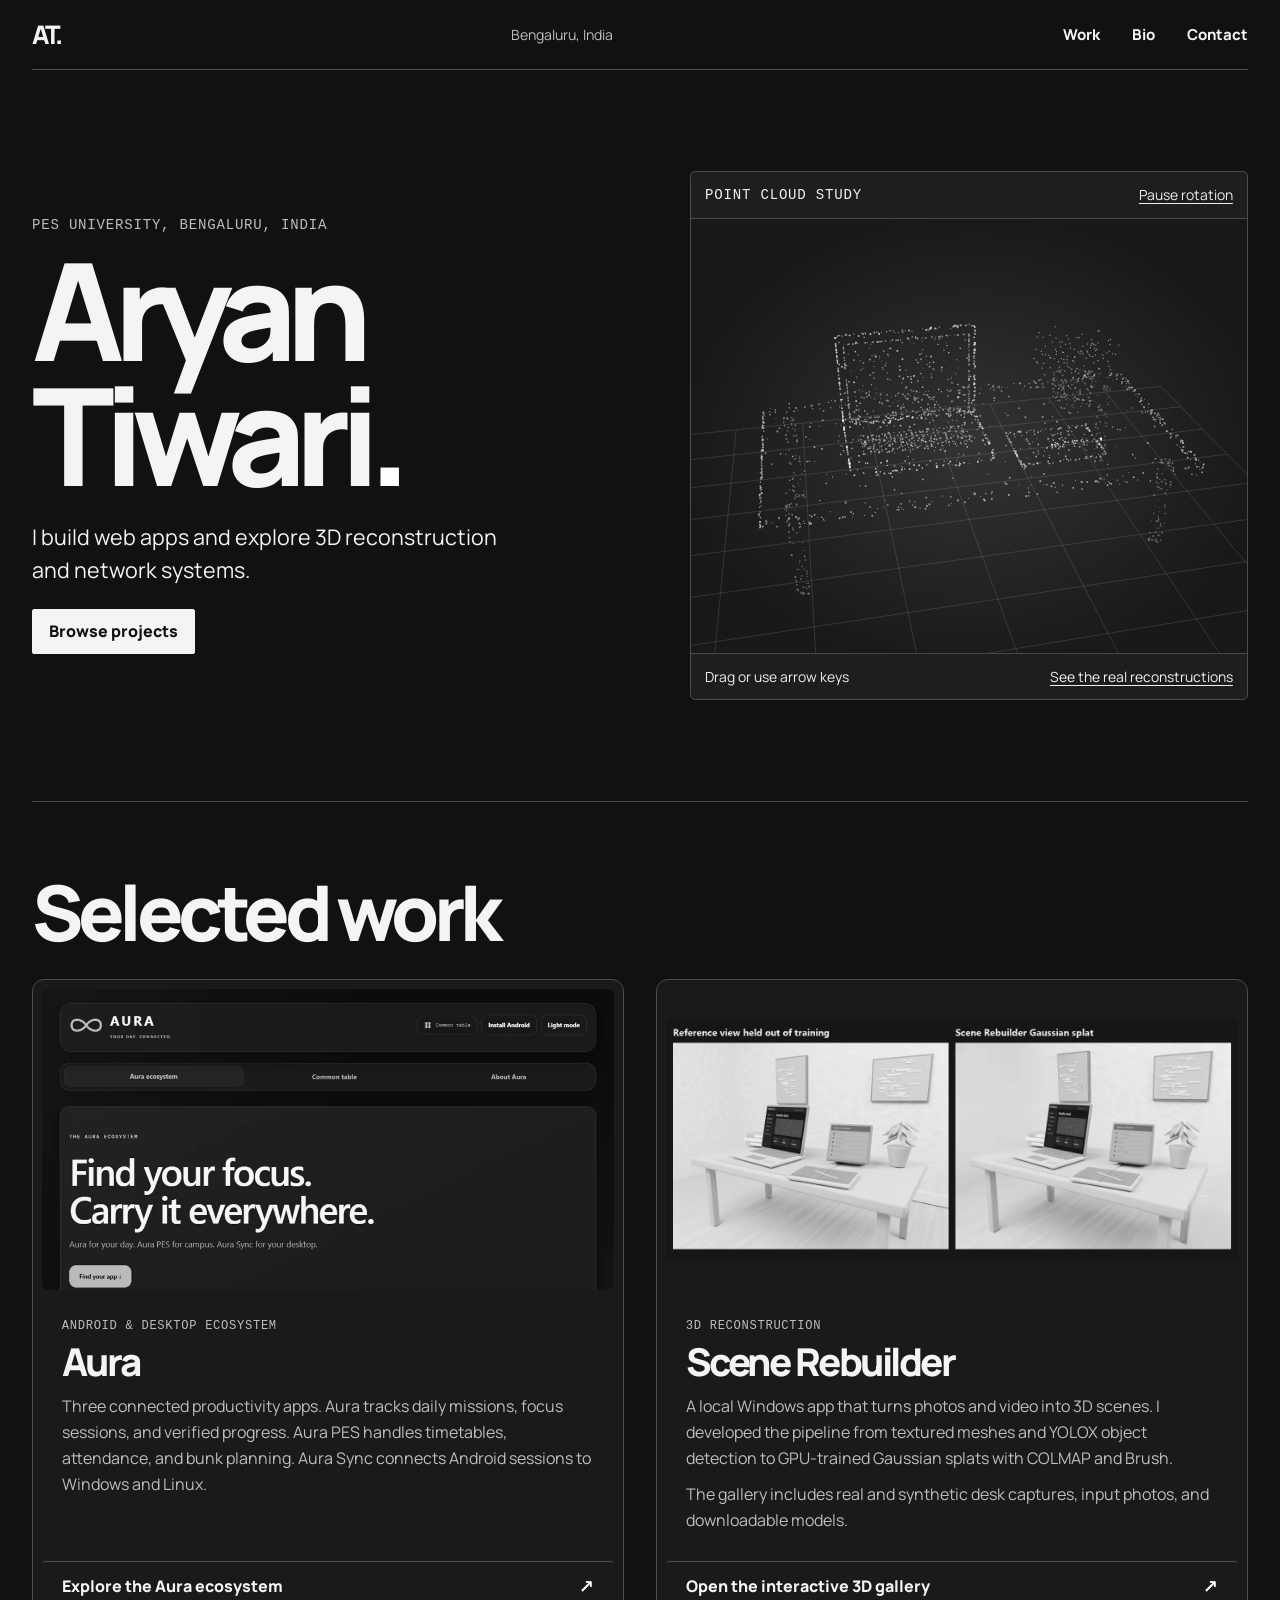
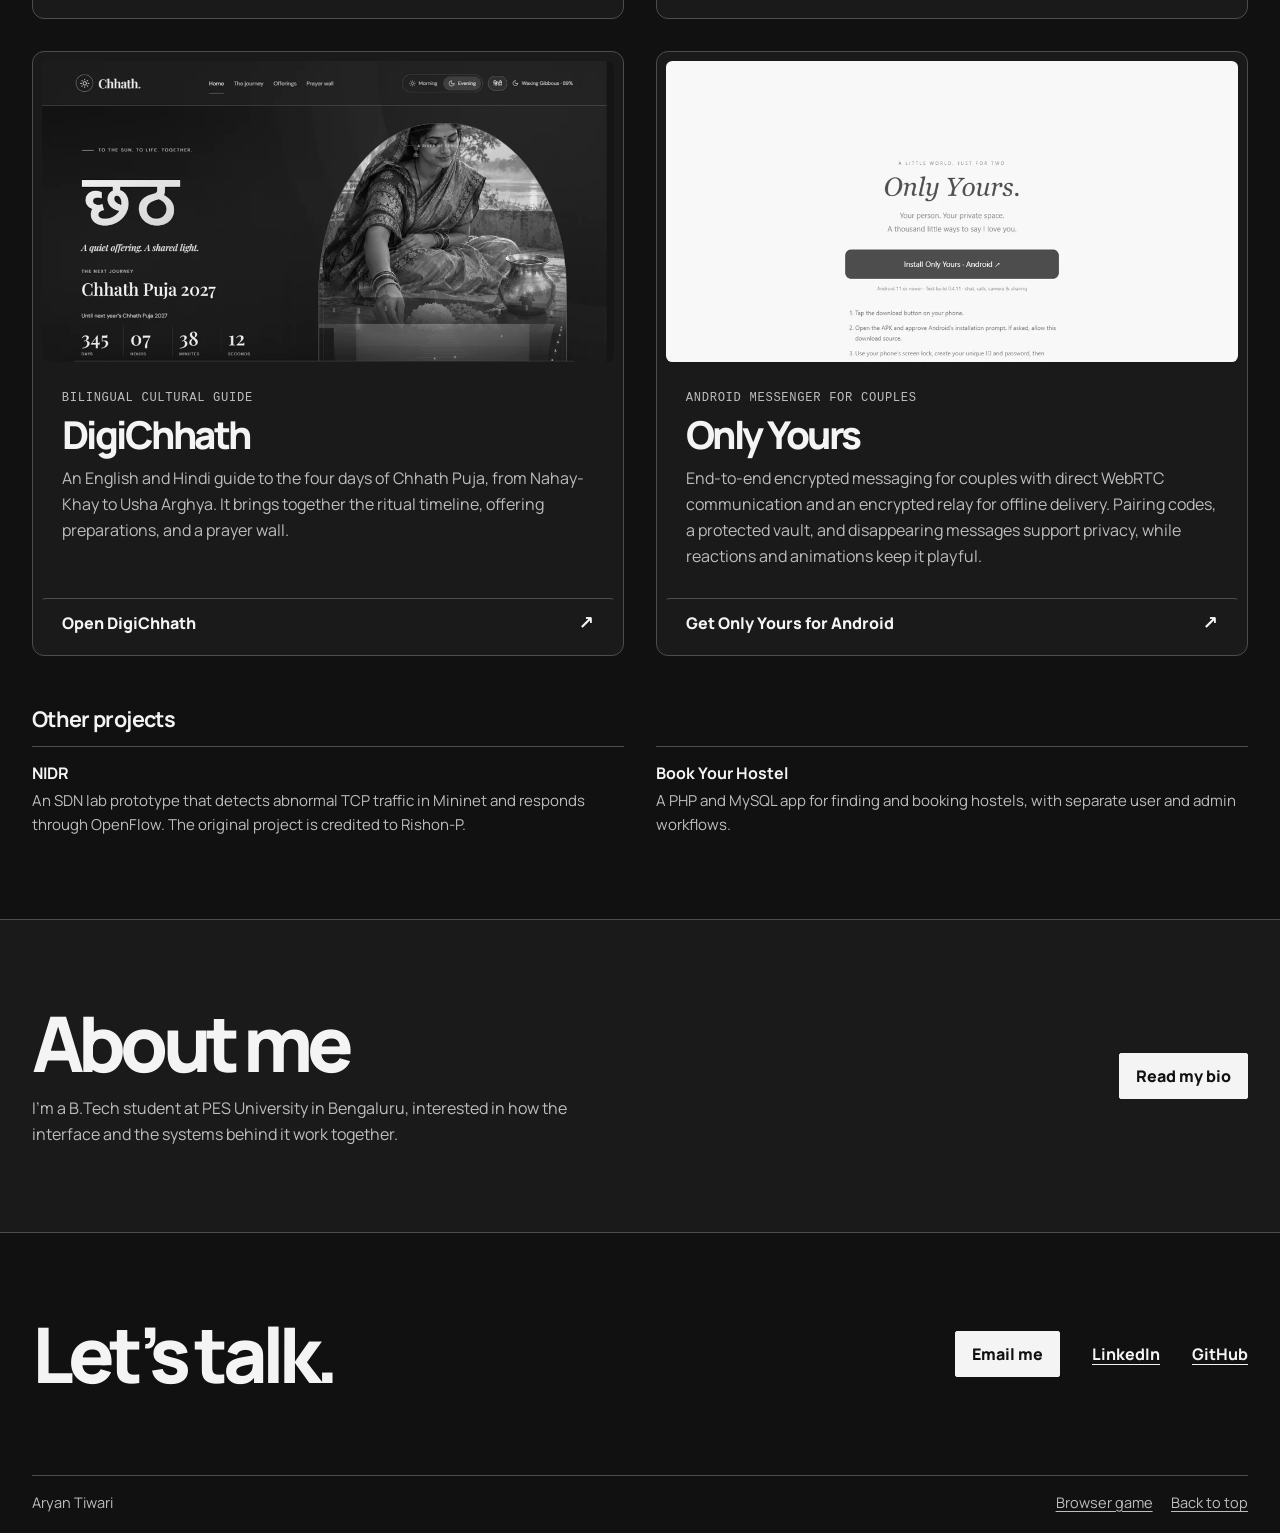
==== commit 690b7a80: "Present selected work as a monochrome project gallery" ====
--- a/index.html
+++ b/index.html
@@ -7,7 +7,7 @@
   <meta name="theme-color" content="#111111">
   <title>Aryan Tiwari · Developer Portfolio</title>
   <script src="theme.js"></script>
-  <link rel="stylesheet" href="styles.css">
+  <link rel="stylesheet" href="styles.css?v=work-gallery">
   <script src="portfolio.js" defer></script>
 </head>
 <body id="top">
@@ -34,25 +34,52 @@
 
     <section class="shell work" id="work" aria-labelledby="work-title">
       <div class="section-head"><h2 id="work-title">Selected work</h2></div>
-      <div class="project-index">
-        <details name="projects" open>
-          <summary><span class="project-title">Aura</span><span class="meta category">Android &amp; desktop ecosystem</span><span class="toggle" aria-hidden="true"></span></summary>
-          <div class="project-detail"><p>A connected productivity project with three apps. <strong>Aura</strong> handles daily missions, focus sessions, and verified progress on Android. <strong>Aura PES</strong> brings PES University timetables, attendance, and bunk planning into a campus app. <strong>Aura Sync</strong> connects Android focus sessions with Windows and Linux desktops.</p><div class="project-links"><a href="https://aura-day-tracker.vercel.app/">Explore the Aura ecosystem</a></div></div>
-        </details>
-        <details name="projects">
-          <summary><span class="project-title">Scene Rebuilder</span><span class="meta category">3D reconstruction</span><span class="toggle" aria-hidden="true"></span></summary>
-          <div class="project-detail"><div><p>A local Windows app that reconstructs scenes from photos, video, or both. I started with textured meshes and YOLOX object detection, then used COLMAP and Brush to train Gaussian splats on the GPU.</p><p class="project-note">The gallery compares a real desk capture with a synthetic one. Both include interactive viewers, input photos, and model downloads.</p></div><div class="project-links"><a href="https://aryansdream.github.io/scene-rebuilder/">Explore both 3D scenes</a></div></div>
-        </details>
-        <details name="projects">
-          <summary><span class="project-title">DigiChhath</span><span class="meta category">Cultural guide</span><span class="toggle" aria-hidden="true"></span></summary>
-          <div class="project-detail"><p>An English and Hindi guide to the four days of Chhath Puja, from Nahay-Khay to Usha Arghya. It brings together the ritual timeline, offering preparations, and a prayer wall.</p><div class="project-links"><a href="https://digichhath.vercel.app/">Open DigiChhath</a></div></div>
-        </details>
-        <details name="projects">
-          <summary><span class="project-title">Only Yours</span><span class="meta category">Android messenger for couples</span><span class="toggle" aria-hidden="true"></span></summary>
-          <div class="project-detail"><div><p>An Android messenger built for couples, with end-to-end encrypted messaging and direct WebRTC communication. An encrypted relay delivers messages if one partner is offline.</p><p class="project-note">Pairing codes, a password-protected vault, and view-once or disappearing messages give couples privacy controls. Reactions and playful animations make room for the fun parts of staying in touch.</p></div><div class="project-links"><a href="https://only-yours-app-private.vercel.app/install">Only Yours for Android</a></div></div>
-        </details>
+      <div class="project-grid">
+        <article class="project-card">
+          <div class="project-media"><img src="assets/work-aura.webp" alt="Aura’s ecosystem website with Android, desktop, and campus apps" width="1008" height="630" loading="lazy" decoding="async"></div>
+          <div class="project-content">
+            <p class="meta project-category">Android &amp; desktop ecosystem</p>
+            <h3 class="project-title">Aura</h3>
+            <p>Three connected productivity apps. Aura tracks daily missions, focus sessions, and verified progress. Aura PES handles timetables, attendance, and bunk planning. Aura Sync connects Android sessions to Windows and Linux.</p>
+          </div>
+          <a class="project-link" href="https://aura-day-tracker.vercel.app/">Explore the Aura ecosystem <span aria-hidden="true">↗</span></a>
+        </article>
+        <article class="project-card">
+          <div class="project-media project-media-comparison"><img src="assets/work-scene.webp" alt="A reference photo of a desk beside its Gaussian splat reconstruction" width="1328" height="556" loading="lazy" decoding="async"></div>
+          <div class="project-content">
+            <p class="meta project-category">3D reconstruction</p>
+            <h3 class="project-title">Scene Rebuilder</h3>
+            <p>A local Windows app that turns photos and video into 3D scenes. I developed the pipeline from textured meshes and YOLOX object detection to GPU-trained Gaussian splats with COLMAP and Brush.</p>
+            <p>The gallery includes real and synthetic desk captures, input photos, and downloadable models.</p>
+          </div>
+          <a class="project-link" href="https://aryansdream.github.io/scene-rebuilder/">Open the interactive 3D gallery <span aria-hidden="true">↗</span></a>
+        </article>
+        <article class="project-card">
+          <div class="project-media"><img src="assets/work-digichhath.webp" alt="DigiChhath homepage with an image of the festival and a countdown" width="1008" height="630" loading="lazy" decoding="async"></div>
+          <div class="project-content">
+            <p class="meta project-category">Bilingual cultural guide</p>
+            <h3 class="project-title">DigiChhath</h3>
+            <p>An English and Hindi guide to the four days of Chhath Puja, from Nahay-Khay to Usha Arghya. It brings together the ritual timeline, offering preparations, and a prayer wall.</p>
+          </div>
+          <a class="project-link" href="https://digichhath.vercel.app/">Open DigiChhath <span aria-hidden="true">↗</span></a>
+        </article>
+        <article class="project-card">
+          <div class="project-media"><img src="assets/work-only-yours.webp" alt="Only Yours landing page with its Android install button" width="1008" height="630" loading="lazy" decoding="async"></div>
+          <div class="project-content">
+            <p class="meta project-category">Android messenger for couples</p>
+            <h3 class="project-title">Only Yours</h3>
+            <p>End-to-end encrypted messaging for couples with direct WebRTC communication and an encrypted relay for offline delivery. Pairing codes, a protected vault, and disappearing messages support privacy, while reactions and animations keep it playful.</p>
+          </div>
+          <a class="project-link" href="https://only-yours-app-private.vercel.app/install">Get Only Yours for Android <span aria-hidden="true">↗</span></a>
+        </article>
       </div>
-      <div class="more"><div><strong>NIDR</strong><p>An SDN lab prototype that detects abnormal TCP traffic in Mininet and responds through OpenFlow. The original project is credited to Rishon-P.</p></div><div><strong>Book Your Hostel</strong><p>A PHP and MySQL app for finding and booking hostels, with separate user and admin workflows.</p></div></div>
+      <section class="more-work" aria-labelledby="more-work-title">
+        <h3 id="more-work-title">Other projects</h3>
+        <div class="more">
+          <article><h4>NIDR</h4><p>An SDN lab prototype that detects abnormal TCP traffic in Mininet and responds through OpenFlow. The original project is credited to Rishon-P.</p></article>
+          <article><h4>Book Your Hostel</h4><p>A PHP and MySQL app for finding and booking hostels, with separate user and admin workflows.</p></article>
+        </div>
+      </section>
     </section>
 
     <section class="about" id="about" aria-labelledby="about-title">
--- a/styles.css
+++ b/styles.css
@@ -72,22 +72,24 @@
 .work { padding-block: clamp(2rem, 6vw, 4.5rem) clamp(2.5rem, 7vw, 5.2rem); border-top: 1px solid var(--line); }
 .section-head { display: flex; align-items: baseline; justify-content: space-between; flex-wrap: wrap; gap: .8rem; margin-bottom: 1.8rem; }
 h2 { font-size: clamp(2.6rem, 6vw, 5.35rem); line-height: .99; letter-spacing: -.075em; font-weight: 800; }
-.project-index details { border-top: 1px solid var(--line); }
-.project-index details:last-child { border-bottom: 1px solid var(--line); }
-.project-index summary { display: grid; grid-template-columns: minmax(0, 1fr) 13.5rem 2rem; align-items: center; gap: 1.15rem; padding: .9rem 0; cursor: pointer; list-style: none; }
-summary::-webkit-details-marker { display: none; }
-.project-title { font-size: clamp(1.72rem, 4vw, 3.4rem); font-weight: 800; letter-spacing: -.065em; line-height: 1.08; }
-.category { color: var(--muted); }
-.toggle { display: grid; place-items: center; width: 2rem; height: 2rem; border: 1px solid var(--line); border-radius: 50%; font: 1.15rem var(--mono); }
-.toggle::before { content: '+'; }
-details[open] .toggle, summary:hover .toggle { color: var(--paper); background: var(--ink); border-color: var(--ink); }
-details[open] .toggle::before { content: '−'; }
-.project-detail { display: grid; grid-template-columns: minmax(0, 38rem) auto; justify-content: space-between; gap: .65rem 1.25rem; padding: 0 3.1rem 1.2rem 0; }
-.project-detail p, .about p { color: var(--muted); line-height: 1.63; }
-.project-detail .project-note { margin-top: .6rem; }
-.project-links { display: flex; justify-content: flex-end; align-items: start; gap: .55rem 1rem; flex-wrap: wrap; font-weight: 800; }
-.more { display: grid; grid-template-columns: 1fr 1fr; gap: .8rem 1rem; margin-top: 1.5rem; }
-.more > div { padding: .82rem .9rem; border: 1px solid var(--line); }
+.project-grid { display: grid; grid-template-columns: repeat(2, minmax(0, 1fr)); gap: clamp(1rem, 2.5vw, 2rem); }
+.project-card { --card-inset: clamp(1rem, 2.5vw, 1.8rem); display: flex; flex-direction: column; border: 1px solid var(--line); border-radius: .75rem; background: var(--section); }
+.project-media { margin: .55rem .55rem 0; overflow: hidden; aspect-ratio: 1.9; border-radius: .4rem; background: #202020; }
+.project-media img { display: block; width: 100%; height: 100%; object-fit: cover; object-position: center top; filter: grayscale(1); }
+.project-media-comparison { background: #191919; }
+.project-media-comparison img { object-fit: contain; object-position: center; }
+.project-content { display: grid; gap: .6rem; padding: var(--card-inset); }
+.project-title { margin: 0; font-size: clamp(1.9rem, 3vw, 3rem); font-weight: 800; letter-spacing: -.065em; line-height: 1.06; }
+.project-category { color: var(--muted); font-size: .76rem; }
+.project-content p:not(.meta), .about p { color: var(--muted); line-height: 1.63; }
+.project-link { display: flex; align-items: center; justify-content: space-between; gap: 1rem; margin: auto .55rem .55rem; padding: .7rem calc(var(--card-inset) - .55rem); min-height: 3rem; border-top: 1px solid var(--line); border-radius: .24rem; font-weight: 800; text-decoration: none; }
+.project-link:hover, .project-link:focus-visible { color: var(--paper); background: var(--ink); border-color: var(--ink); }
+.project-link span { font-size: 1.15rem; line-height: 1; }
+.more-work { margin-top: clamp(1.8rem, 4vw, 3rem); }
+.more-work h3 { margin: 0 0 .8rem; font-size: 1.35rem; letter-spacing: -.03em; }
+.more { display: grid; grid-template-columns: repeat(2, minmax(0, 1fr)); gap: .8rem clamp(1rem, 2.5vw, 2rem); }
+.more article { padding: .95rem 0 0; border-top: 1px solid var(--line); }
+.more h4 { margin: 0; }
 .more p { margin-top: .35rem; color: var(--muted); font-size: .94rem; line-height: 1.55; }
 
 .about { background: var(--section); color: var(--ink); border-block: 1px solid var(--line); }
@@ -128,8 +130,6 @@
   .shell { width: calc(100% - 3rem); }
   .hero { column-gap: 1.75rem; min-height: auto; }
   .hero h1 { font-size: clamp(4.6rem, 11vw, 7rem); }
-  .project-detail { grid-template-columns: 1fr; }
-  .project-links { justify-content: flex-start; }
 }
 @media (max-width: 43rem) {
   .shell { width: calc(100% - 2rem); }
@@ -137,11 +137,7 @@
   .hero, .bio-copy { grid-template-columns: 1fr; row-gap: 2rem; }
   .hero h1 { font-size: clamp(4.8rem, 16vw, 7rem); }
   .model { width: 100%; }
-  .project-index summary { grid-template-columns: minmax(0, 1fr) 2rem; gap: .35rem .6rem; }
-  .category { grid-area: 2/1; }
-  .toggle { grid-area: 1/2 / span 2; }
-  .project-detail { padding-right: .3rem; }
-  .more { grid-template-columns: 1fr; }
+  .project-grid, .more { grid-template-columns: 1fr; }
   .bio-cover figcaption { grid-area: 2 / 1; flex-wrap: wrap; gap: .8rem 1rem; padding: .9rem .35rem .25rem; color: #f3f3f3; }
   .bio-profile-links { display: flex; flex-wrap: wrap; gap: .6rem .8rem; }
   .bio-profile-links a { gap: .3rem; min-height: 2rem; align-items: center; }
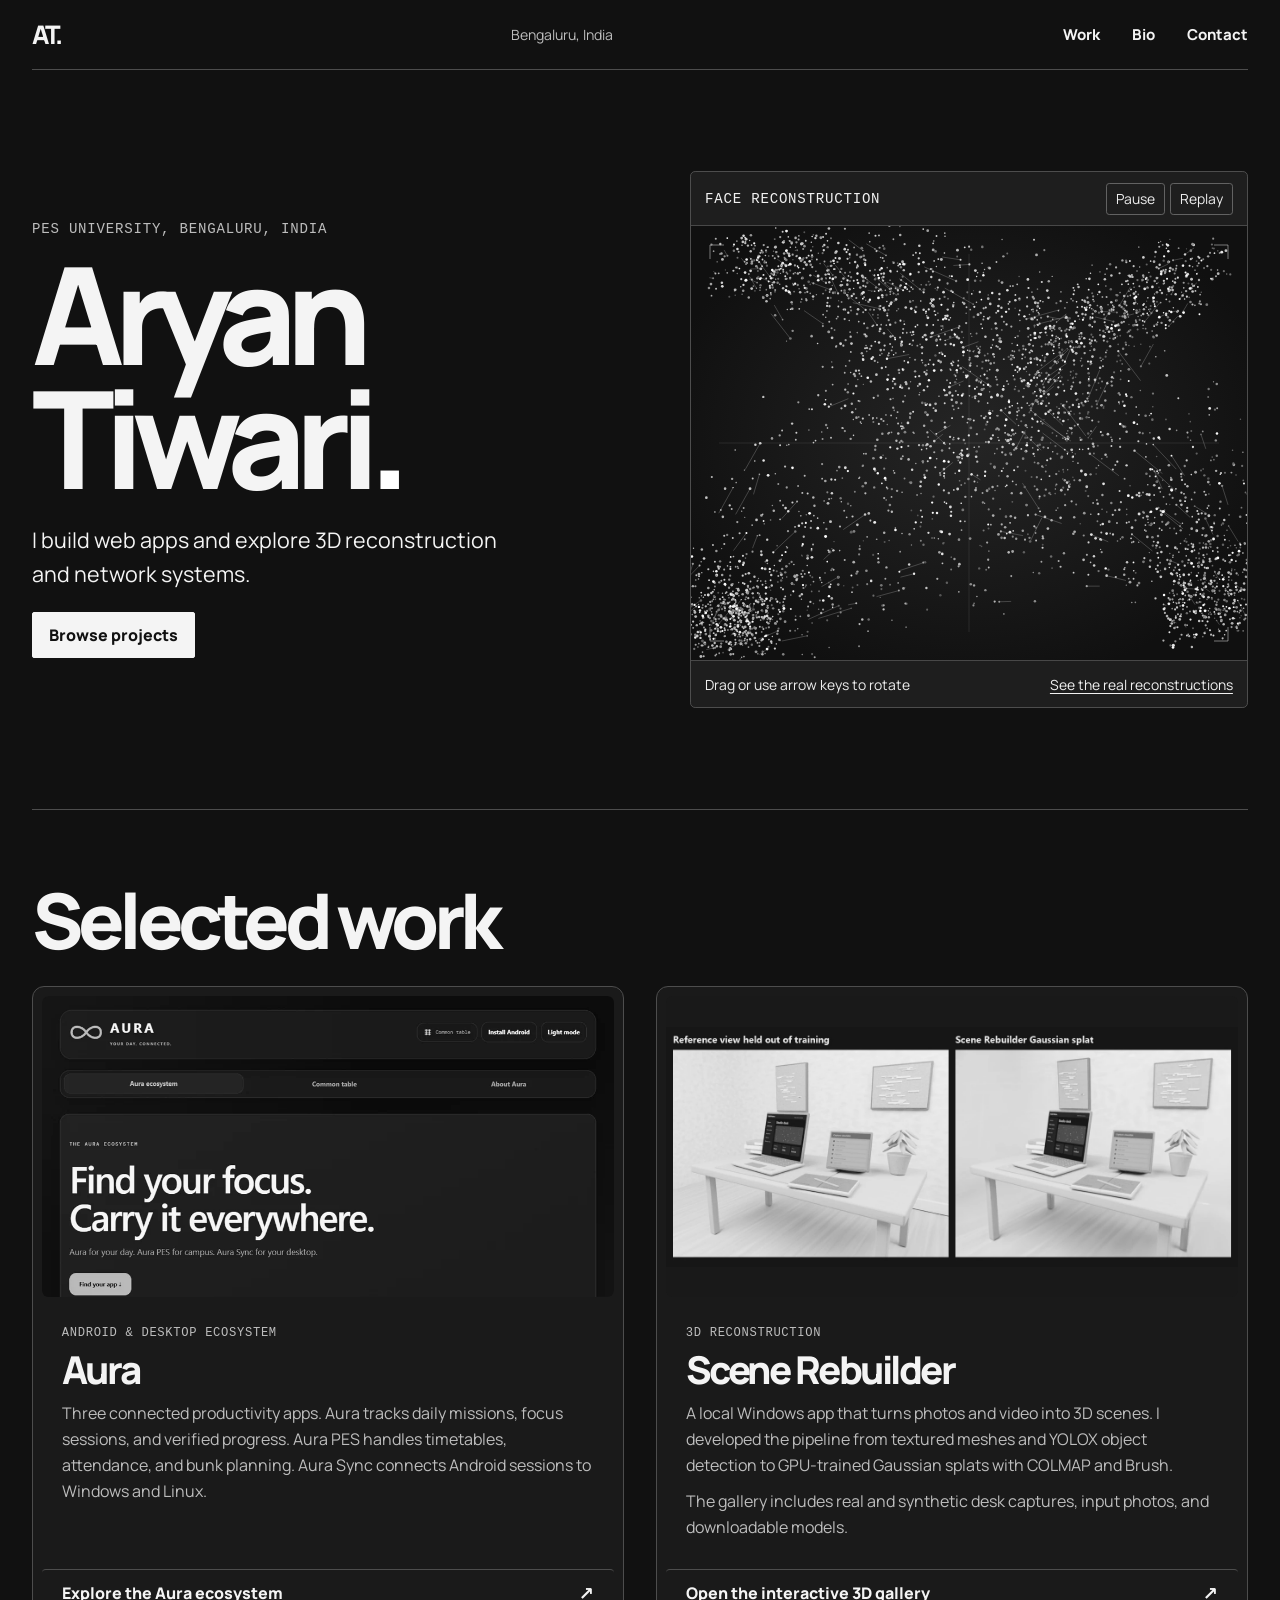
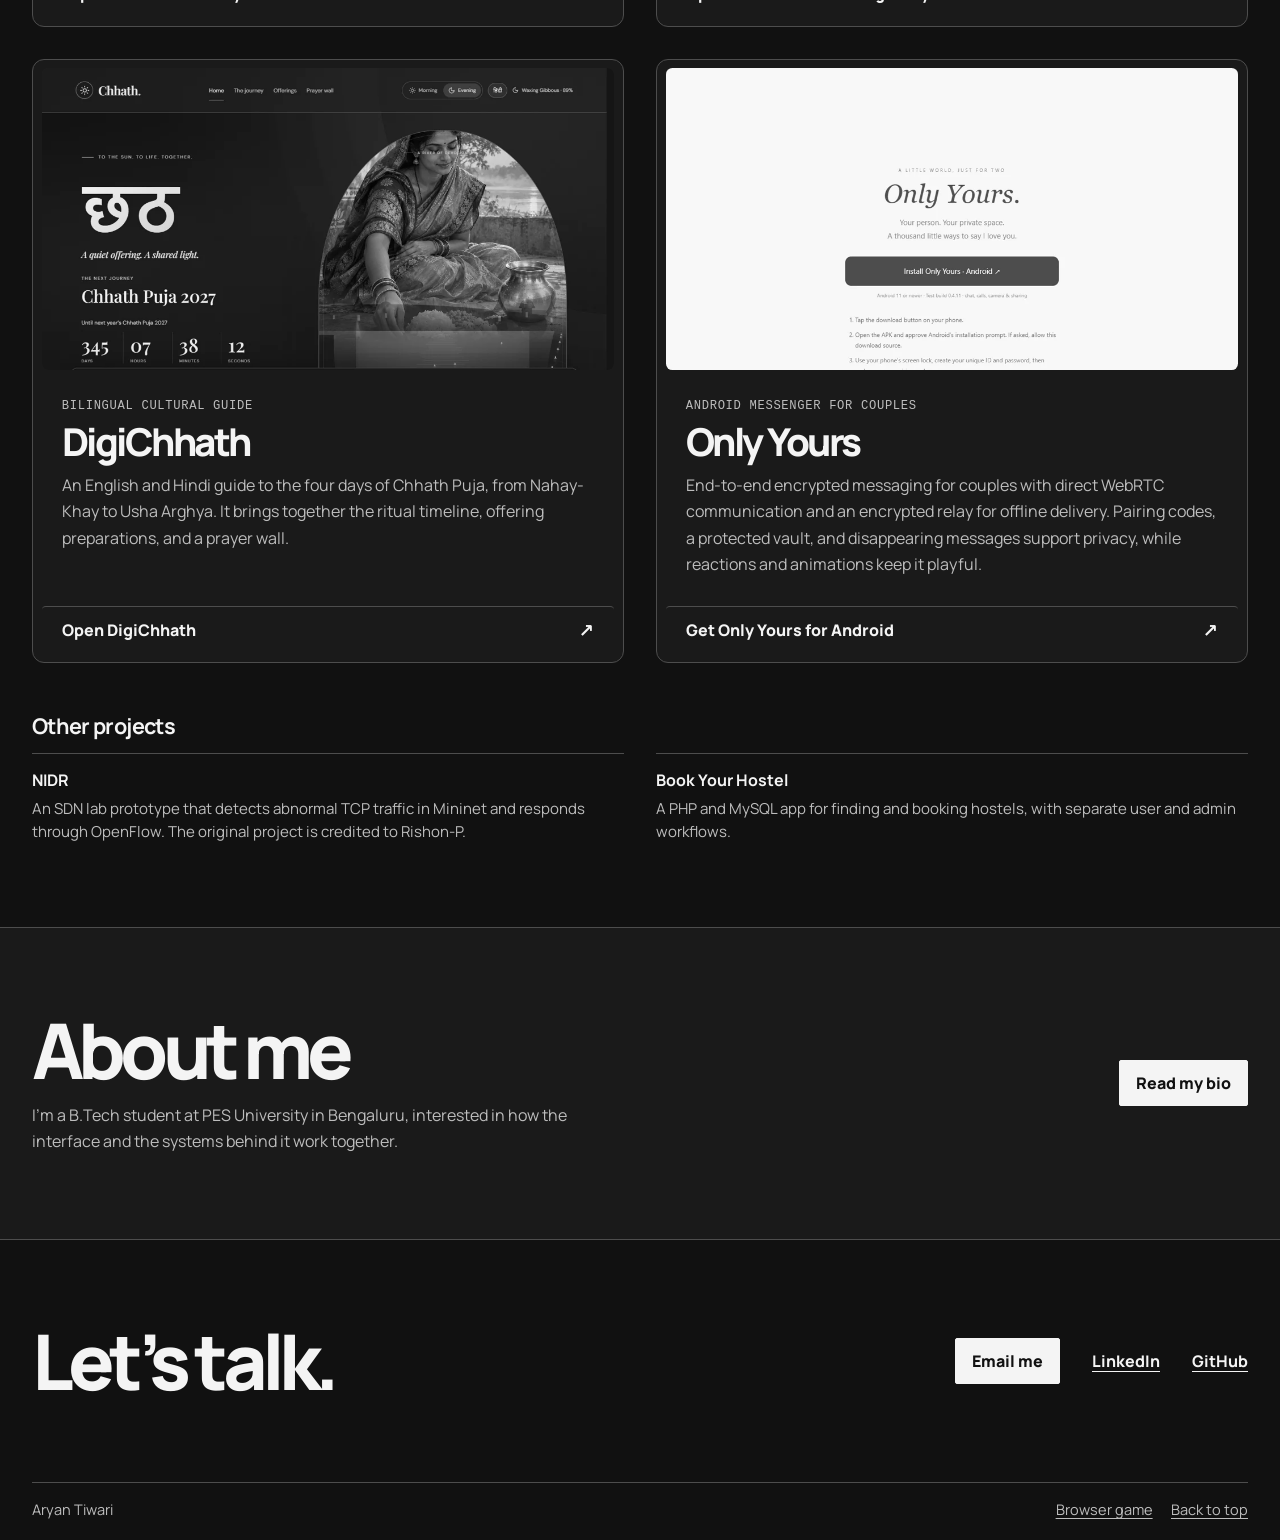
==== commit 43eb9ee7: "Assemble a 3D face from four streams of particles" ====
--- a/index.html
+++ b/index.html
@@ -7,8 +7,8 @@
   <meta name="theme-color" content="#111111">
   <title>Aryan Tiwari · Developer Portfolio</title>
   <script src="theme.js"></script>
-  <link rel="stylesheet" href="styles.css?v=work-gallery">
-  <script src="portfolio.js" defer></script>
+  <link rel="stylesheet" href="styles.css?v=face-study">
+  <script src="portfolio.js?v=face-study" defer></script>
 </head>
 <body id="top">
   <a class="skip" href="#main">Skip to content</a>
@@ -26,9 +26,12 @@
         <a class="action" href="#work">Browse projects</a>
       </div>
       <figure class="model">
-        <div class="model-bar"><span class="meta">Point cloud study</span><button id="motion" type="button" hidden>Pause rotation</button></div>
-        <canvas id="desk-cloud" role="img" tabindex="0" aria-label="Interactive point cloud illustration of a desk with a laptop, notebook, and plant"></canvas>
-        <figcaption class="model-bar"><span>Drag or use arrow keys</span><a href="https://aryansdream.github.io/scene-rebuilder/">See the real reconstructions</a></figcaption>
+        <div class="model-bar">
+          <span class="meta">Face reconstruction</span>
+          <div class="model-controls"><button id="motion" type="button" hidden>Pause</button><button id="replay-face" type="button" hidden>Replay</button></div>
+        </div>
+        <canvas id="face-cloud" role="img" tabindex="0" aria-label="Particles stream from all four corners and form a three-dimensional human face" aria-describedby="face-instructions">An animated point cloud of a human face.</canvas>
+        <figcaption class="model-bar"><span id="face-instructions">Drag or use arrow keys to rotate</span><a href="https://aryansdream.github.io/scene-rebuilder/">See the real reconstructions</a></figcaption>
       </figure>
     </section>
 
--- a/styles.css
+++ b/styles.css
@@ -63,10 +63,12 @@
 .model { min-width: 0; color: #eeeeee; background: var(--dark); border: 1px solid var(--line); border-radius: .32rem; overflow: hidden; }
 .model-bar { display: flex; justify-content: space-between; align-items: center; flex-wrap: wrap; gap: .5rem 1rem; min-height: 2.9rem; padding: .65rem .88rem; font-size: .87rem; }
 .model-bar .meta, .model-bar a { color: var(--accent); }
-.model-bar button { padding: 0; border: 0; background: transparent; color: inherit; cursor: pointer; text-decoration: underline; text-underline-offset: .22em; }
+.model-controls { display: flex; flex-wrap: wrap; gap: .35rem; }
+.model-controls button { min-height: 2rem; padding: .22rem .55rem; border: 1px solid #626262; border-radius: .2rem; background: transparent; color: inherit; cursor: pointer; }
+.model-controls button:hover { background: #eeeeee; color: #181818; }
 .model-bar:first-child { border-bottom: 1px solid #484848; }
 .model-bar:last-child { border-top: 1px solid #484848; }
-canvas { display: block; width: 100%; aspect-ratio: 1.28; background: radial-gradient(ellipse at 51% 52%, #333333, #181818 74%); touch-action: pan-y; cursor: grab; }
+canvas { display: block; width: 100%; aspect-ratio: 1.28; background: radial-gradient(ellipse at 50% 49%, #252525, #101010 80%); touch-action: pan-y; cursor: grab; }
 canvas:active { cursor: grabbing; }
 
 .work { padding-block: clamp(2rem, 6vw, 4.5rem) clamp(2.5rem, 7vw, 5.2rem); border-top: 1px solid var(--line); }
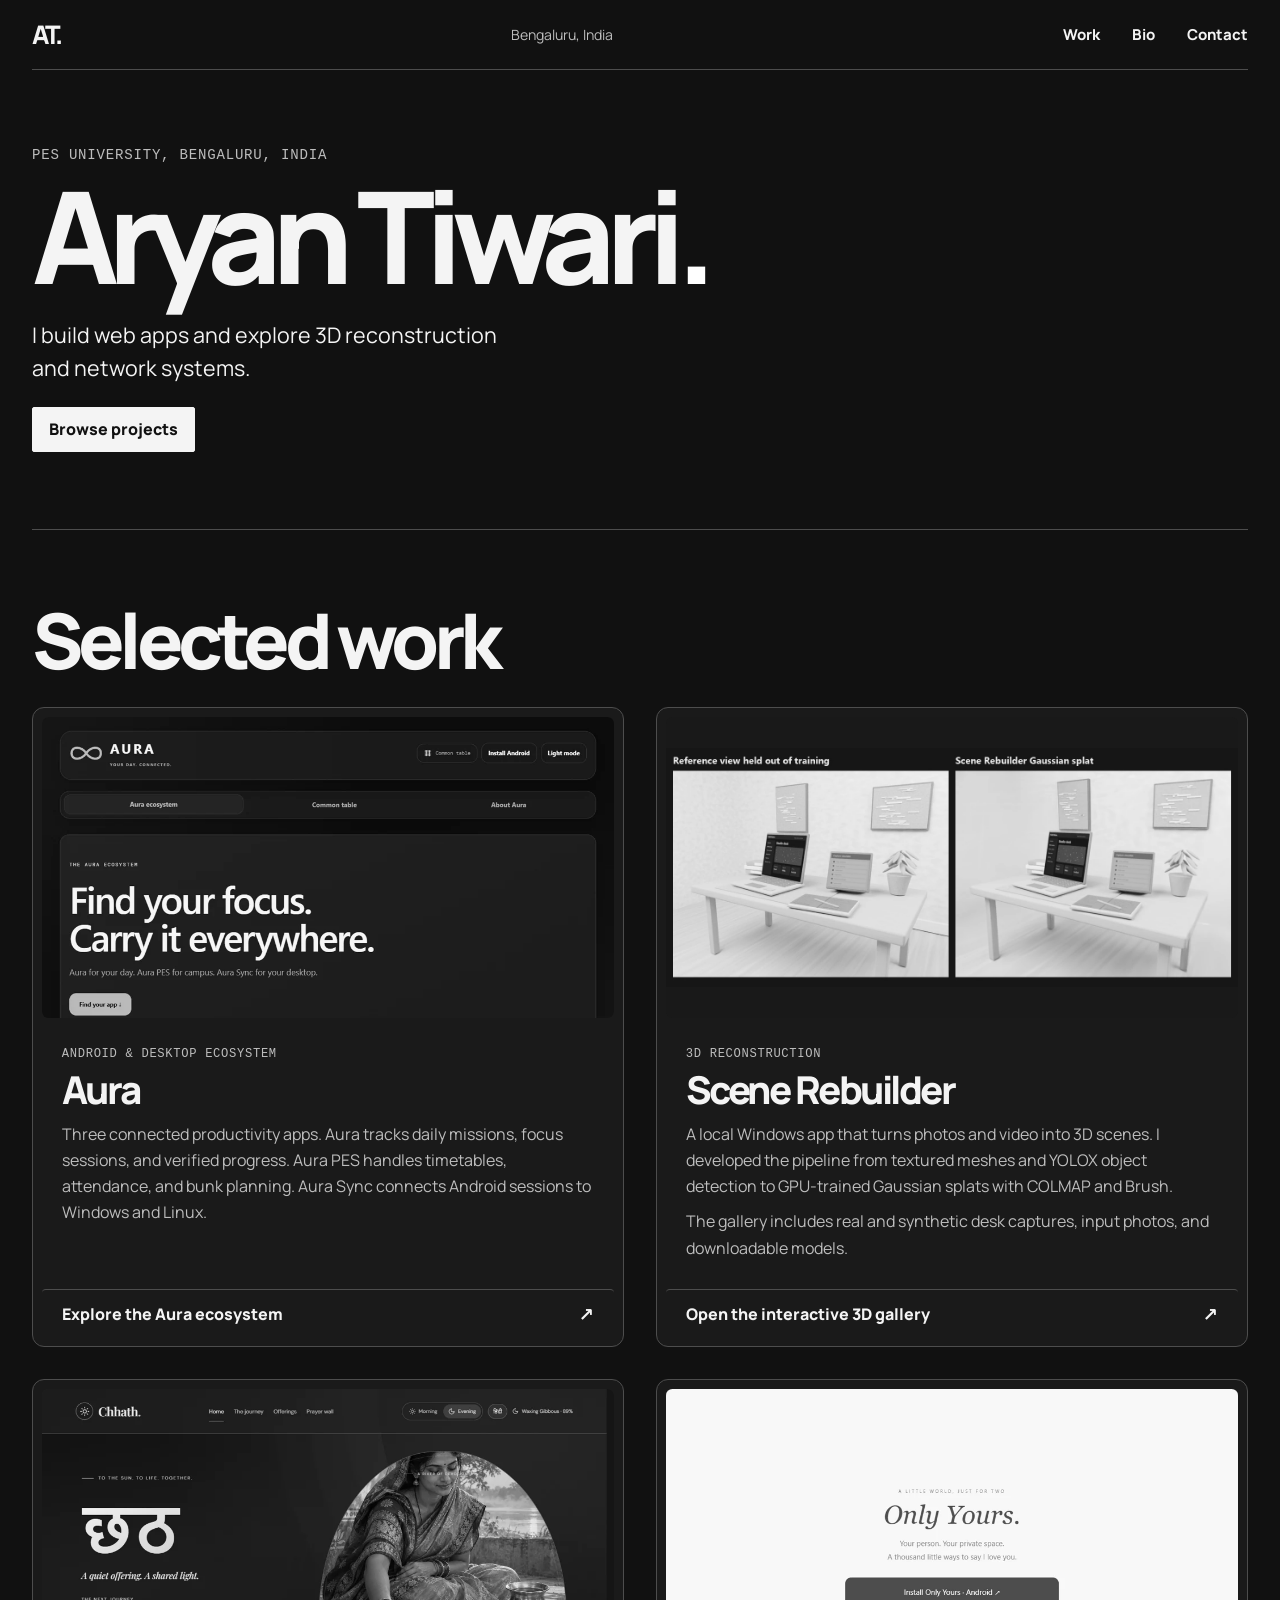
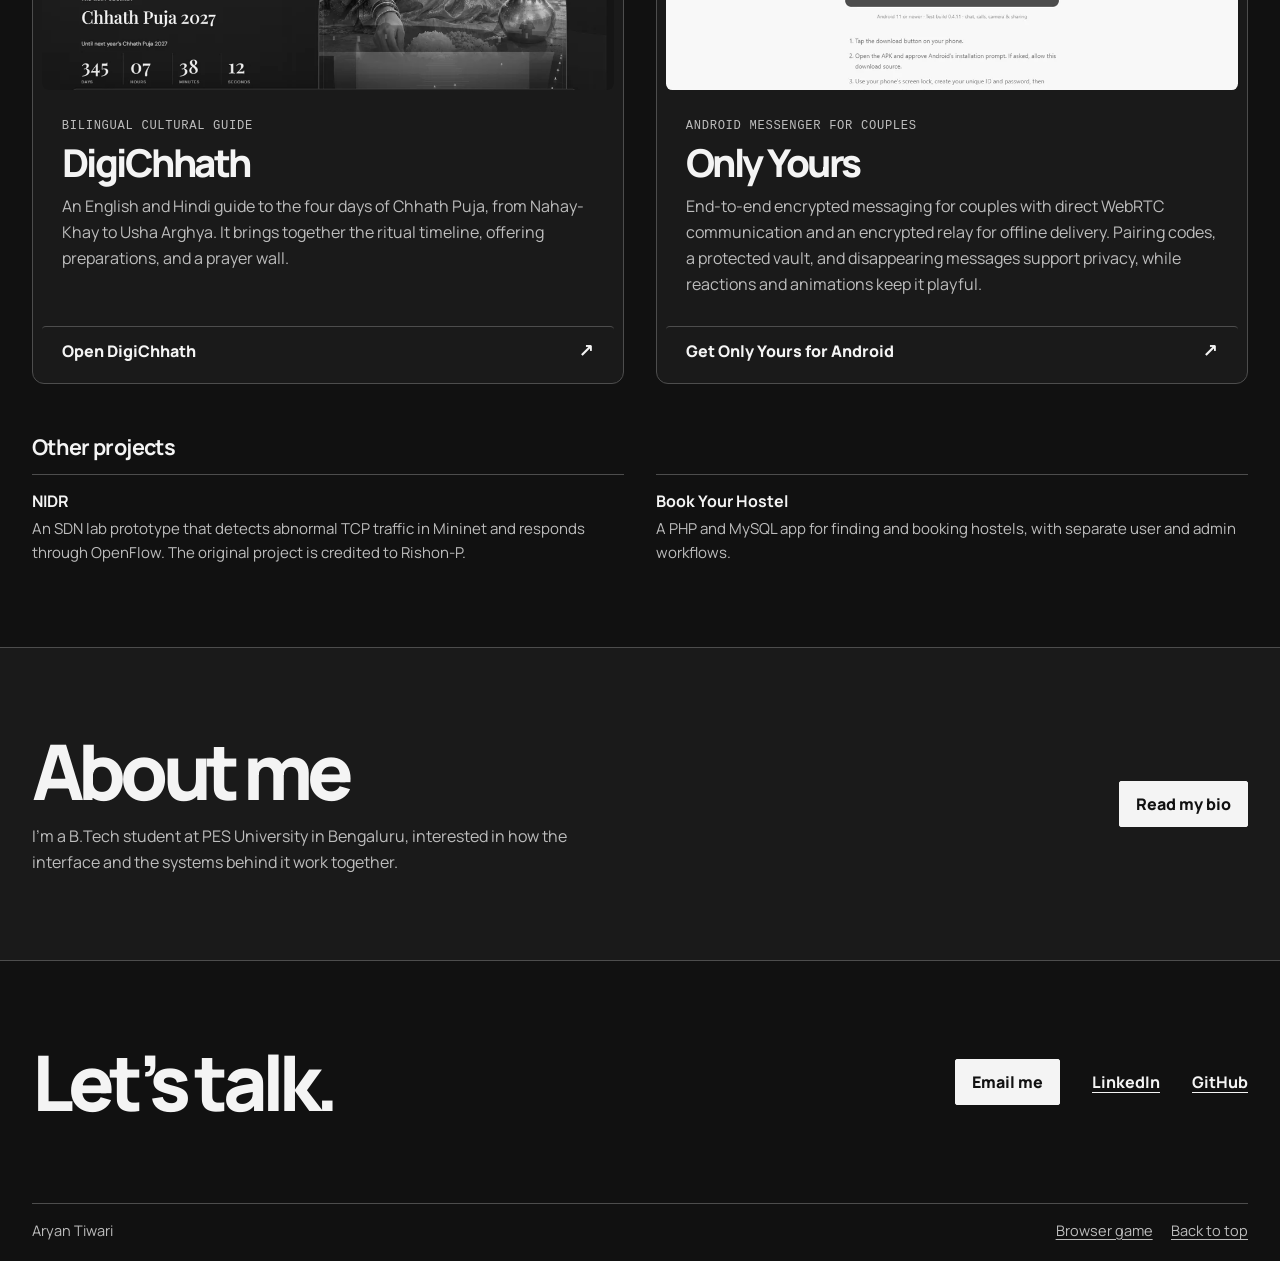
==== commit 36eb132a: "Remove the animated panel from the homepage" ====
--- a/index.html
+++ b/index.html
@@ -7,8 +7,7 @@
   <meta name="theme-color" content="#111111">
   <title>Aryan Tiwari · Developer Portfolio</title>
   <script src="theme.js"></script>
-  <link rel="stylesheet" href="styles.css?v=face-study">
-  <script src="portfolio.js?v=face-study" defer></script>
+  <link rel="stylesheet" href="styles.css?v=homepage-intro">
 </head>
 <body id="top">
   <a class="skip" href="#main">Skip to content</a>
@@ -19,20 +18,10 @@
   </header>
   <main id="main">
     <section class="shell hero" aria-labelledby="hero-title">
-      <div class="hero-copy">
-        <p class="meta">PES University, Bengaluru, India</p>
-        <h1 id="hero-title">Aryan<br>Tiwari<span>.</span></h1>
-        <p class="intro">I build web apps and explore 3D reconstruction and network systems.</p>
-        <a class="action" href="#work">Browse projects</a>
-      </div>
-      <figure class="model">
-        <div class="model-bar">
-          <span class="meta">Face reconstruction</span>
-          <div class="model-controls"><button id="motion" type="button" hidden>Pause</button><button id="replay-face" type="button" hidden>Replay</button></div>
-        </div>
-        <canvas id="face-cloud" role="img" tabindex="0" aria-label="Particles stream from all four corners and form a three-dimensional human face" aria-describedby="face-instructions">An animated point cloud of a human face.</canvas>
-        <figcaption class="model-bar"><span id="face-instructions">Drag or use arrow keys to rotate</span><a href="https://aryansdream.github.io/scene-rebuilder/">See the real reconstructions</a></figcaption>
-      </figure>
+      <p class="meta">PES University, Bengaluru, India</p>
+      <h1 id="hero-title">Aryan Tiwari<span>.</span></h1>
+      <p class="intro">I build web apps and explore 3D reconstruction and network systems.</p>
+      <a class="action" href="#work">Browse projects</a>
     </section>
 
     <section class="shell work" id="work" aria-labelledby="work-title">
--- a/styles.css
+++ b/styles.css
@@ -12,7 +12,6 @@
   --muted: #bdbdbd;
   --line: #4d4d4d;
   --accent: #f1f1f1;
-  --dark: #1e1e1e;
   --section: #1a1a1a;
   --highlight: #ffffff;
   --mono: ui-monospace, 'Cascadia Code', Consolas, monospace;
@@ -51,25 +50,14 @@
 nav a { font-size: .94rem; font-weight: 750; text-decoration: none; }
 nav a:hover, nav a[aria-current="page"] { text-decoration: underline; }
 
-.hero { min-height: 37rem; display: grid; grid-template-columns: minmax(0, 1fr) minmax(0, .96fr); align-items: center; column-gap: clamp(2rem, 6vw, 5rem); padding-block: clamp(2.8rem, 8vw, 6.3rem); }
+.hero { padding-block: clamp(2.8rem, 6vw, 5rem); }
 .hero .meta { color: var(--muted); }
-.hero h1 { font-size: clamp(5.4rem, 10.6vw, 10.1rem); font-weight: 800; letter-spacing: -.083em; line-height: .92; margin: .85rem 0 1.45rem; }
+.hero h1 { font-size: clamp(3.75rem, 10vw, 8.5rem); font-weight: 800; letter-spacing: -.083em; line-height: .92; margin: .85rem 0 1.45rem; }
 .hero h1 span { color: var(--highlight); }
 .intro { max-width: 30rem; font-size: clamp(1.05rem, 2vw, 1.34rem); line-height: 1.55; margin-bottom: 1.4rem; }
 .action { display: inline-block; border: 1px solid var(--ink); border-radius: 2px; background: var(--ink); color: var(--paper); padding: .68rem 1rem; font-weight: 800; text-decoration: none; }
 .action:hover { background: var(--paper); color: var(--ink); }
 .action:focus-visible { outline-color: var(--highlight); }
-
-.model { min-width: 0; color: #eeeeee; background: var(--dark); border: 1px solid var(--line); border-radius: .32rem; overflow: hidden; }
-.model-bar { display: flex; justify-content: space-between; align-items: center; flex-wrap: wrap; gap: .5rem 1rem; min-height: 2.9rem; padding: .65rem .88rem; font-size: .87rem; }
-.model-bar .meta, .model-bar a { color: var(--accent); }
-.model-controls { display: flex; flex-wrap: wrap; gap: .35rem; }
-.model-controls button { min-height: 2rem; padding: .22rem .55rem; border: 1px solid #626262; border-radius: .2rem; background: transparent; color: inherit; cursor: pointer; }
-.model-controls button:hover { background: #eeeeee; color: #181818; }
-.model-bar:first-child { border-bottom: 1px solid #484848; }
-.model-bar:last-child { border-top: 1px solid #484848; }
-canvas { display: block; width: 100%; aspect-ratio: 1.28; background: radial-gradient(ellipse at 50% 49%, #252525, #101010 80%); touch-action: pan-y; cursor: grab; }
-canvas:active { cursor: grabbing; }
 
 .work { padding-block: clamp(2rem, 6vw, 4.5rem) clamp(2.5rem, 7vw, 5.2rem); border-top: 1px solid var(--line); }
 .section-head { display: flex; align-items: baseline; justify-content: space-between; flex-wrap: wrap; gap: .8rem; margin-bottom: 1.8rem; }
@@ -130,15 +118,11 @@
 
 @media (max-width: 56rem) {
   .shell { width: calc(100% - 3rem); }
-  .hero { column-gap: 1.75rem; min-height: auto; }
-  .hero h1 { font-size: clamp(4.6rem, 11vw, 7rem); }
 }
 @media (max-width: 43rem) {
   .shell { width: calc(100% - 2rem); }
   .location { display: none; }
-  .hero, .bio-copy { grid-template-columns: 1fr; row-gap: 2rem; }
-  .hero h1 { font-size: clamp(4.8rem, 16vw, 7rem); }
-  .model { width: 100%; }
+  .bio-copy { grid-template-columns: 1fr; row-gap: 2rem; }
   .project-grid, .more { grid-template-columns: 1fr; }
   .bio-cover figcaption { grid-area: 2 / 1; flex-wrap: wrap; gap: .8rem 1rem; padding: .9rem .35rem .25rem; color: #f3f3f3; }
   .bio-profile-links { display: flex; flex-wrap: wrap; gap: .6rem .8rem; }
